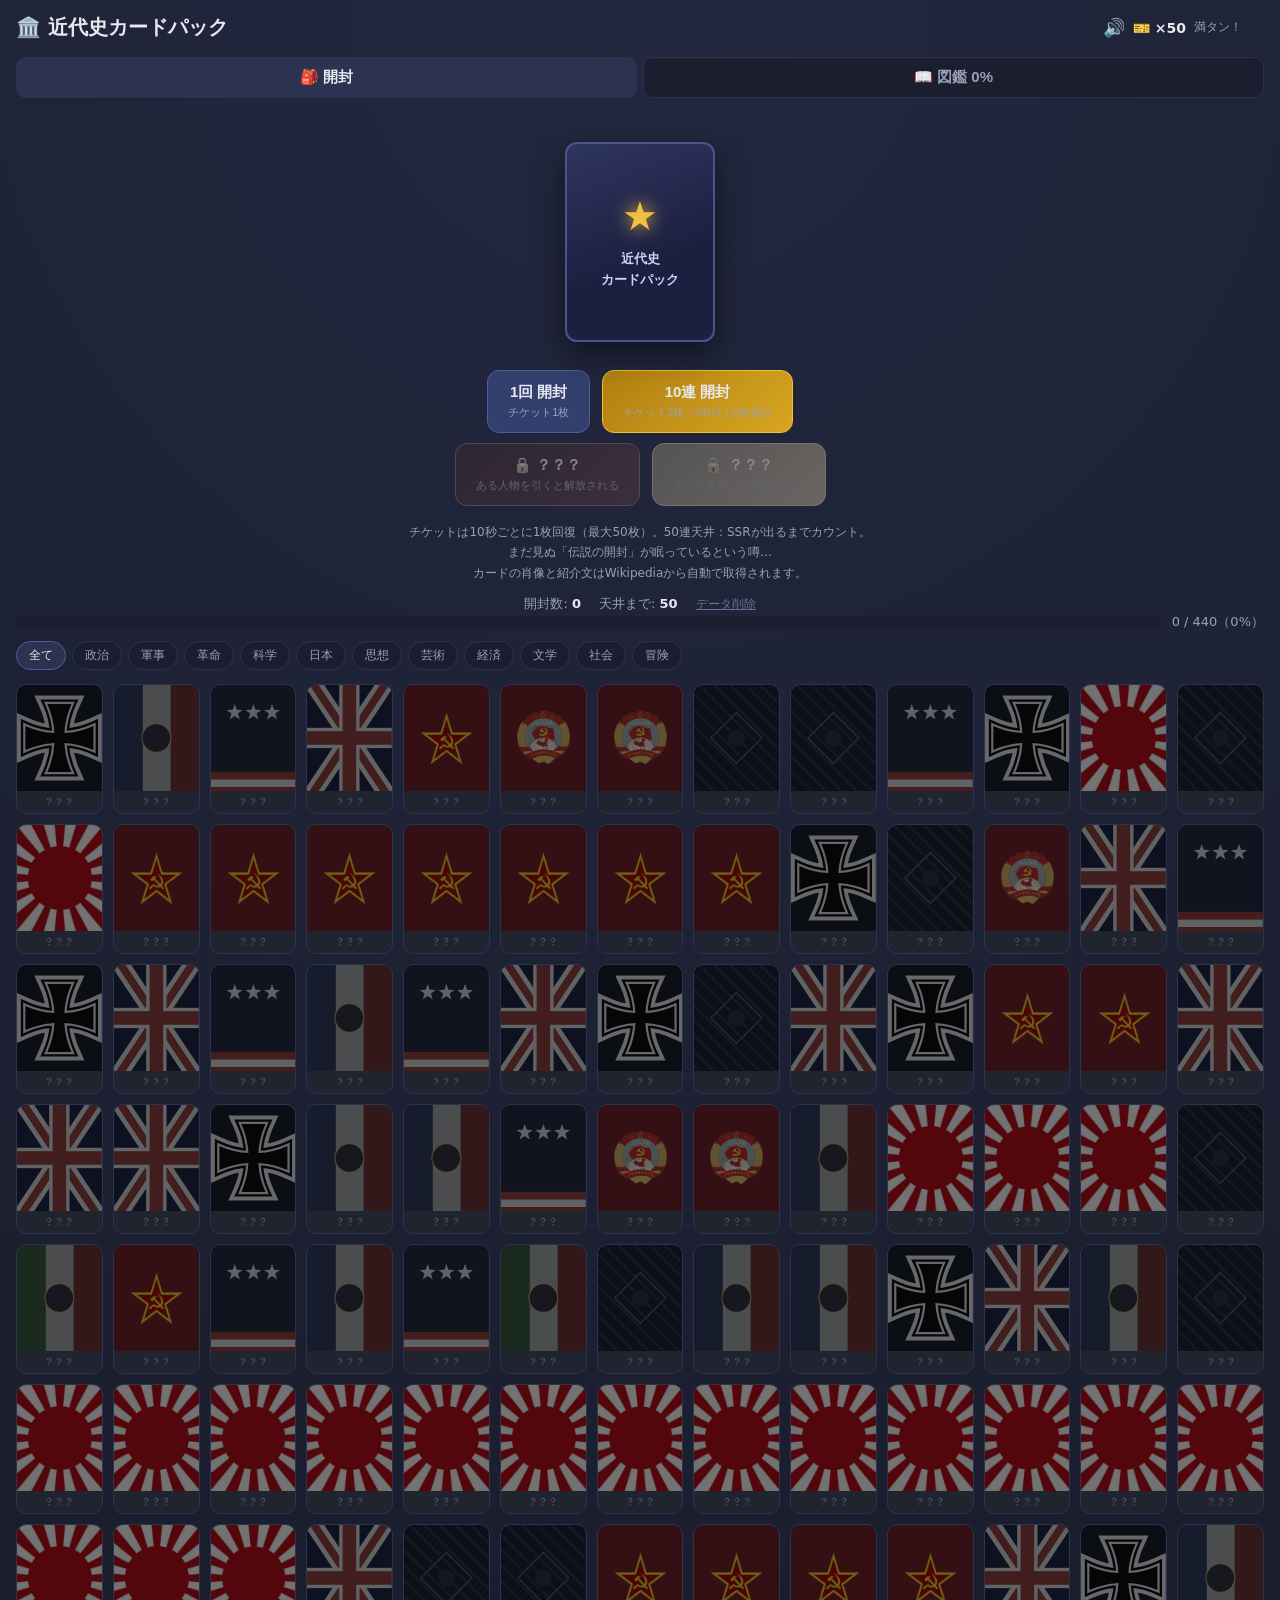
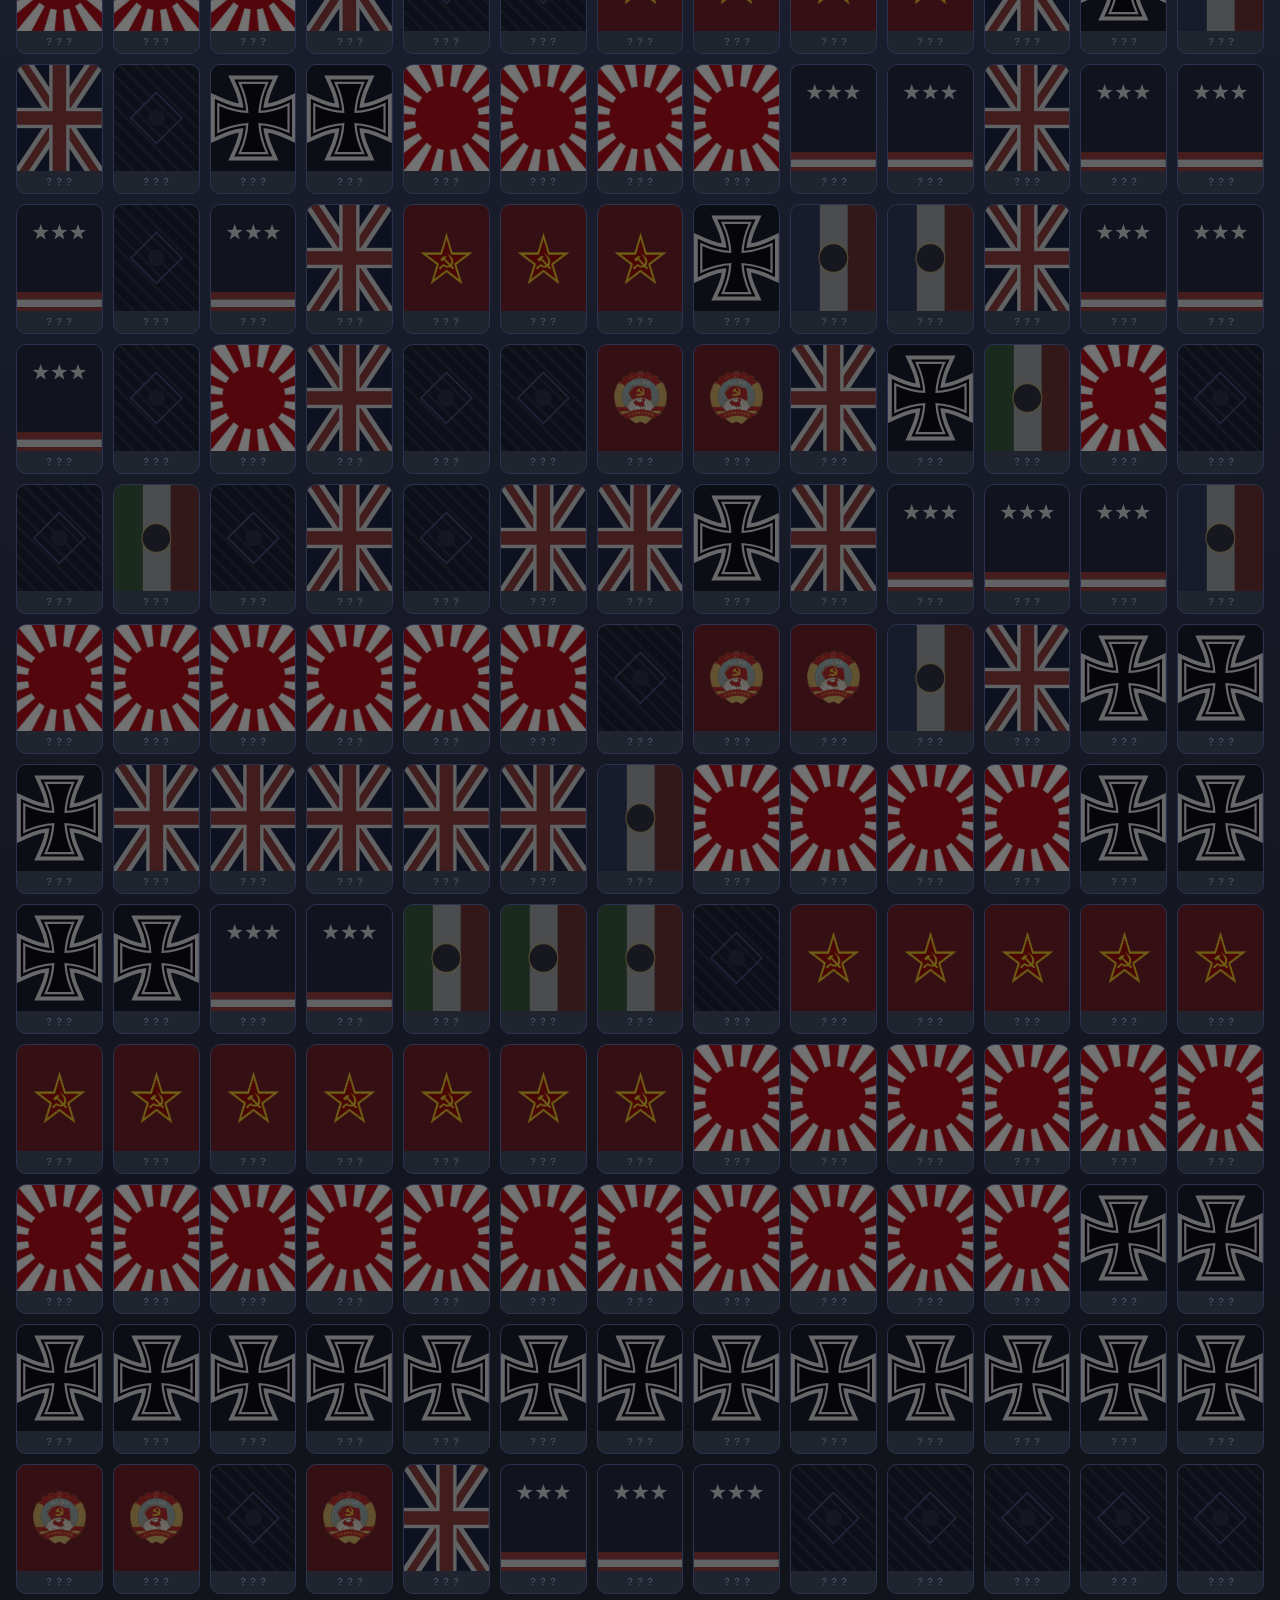
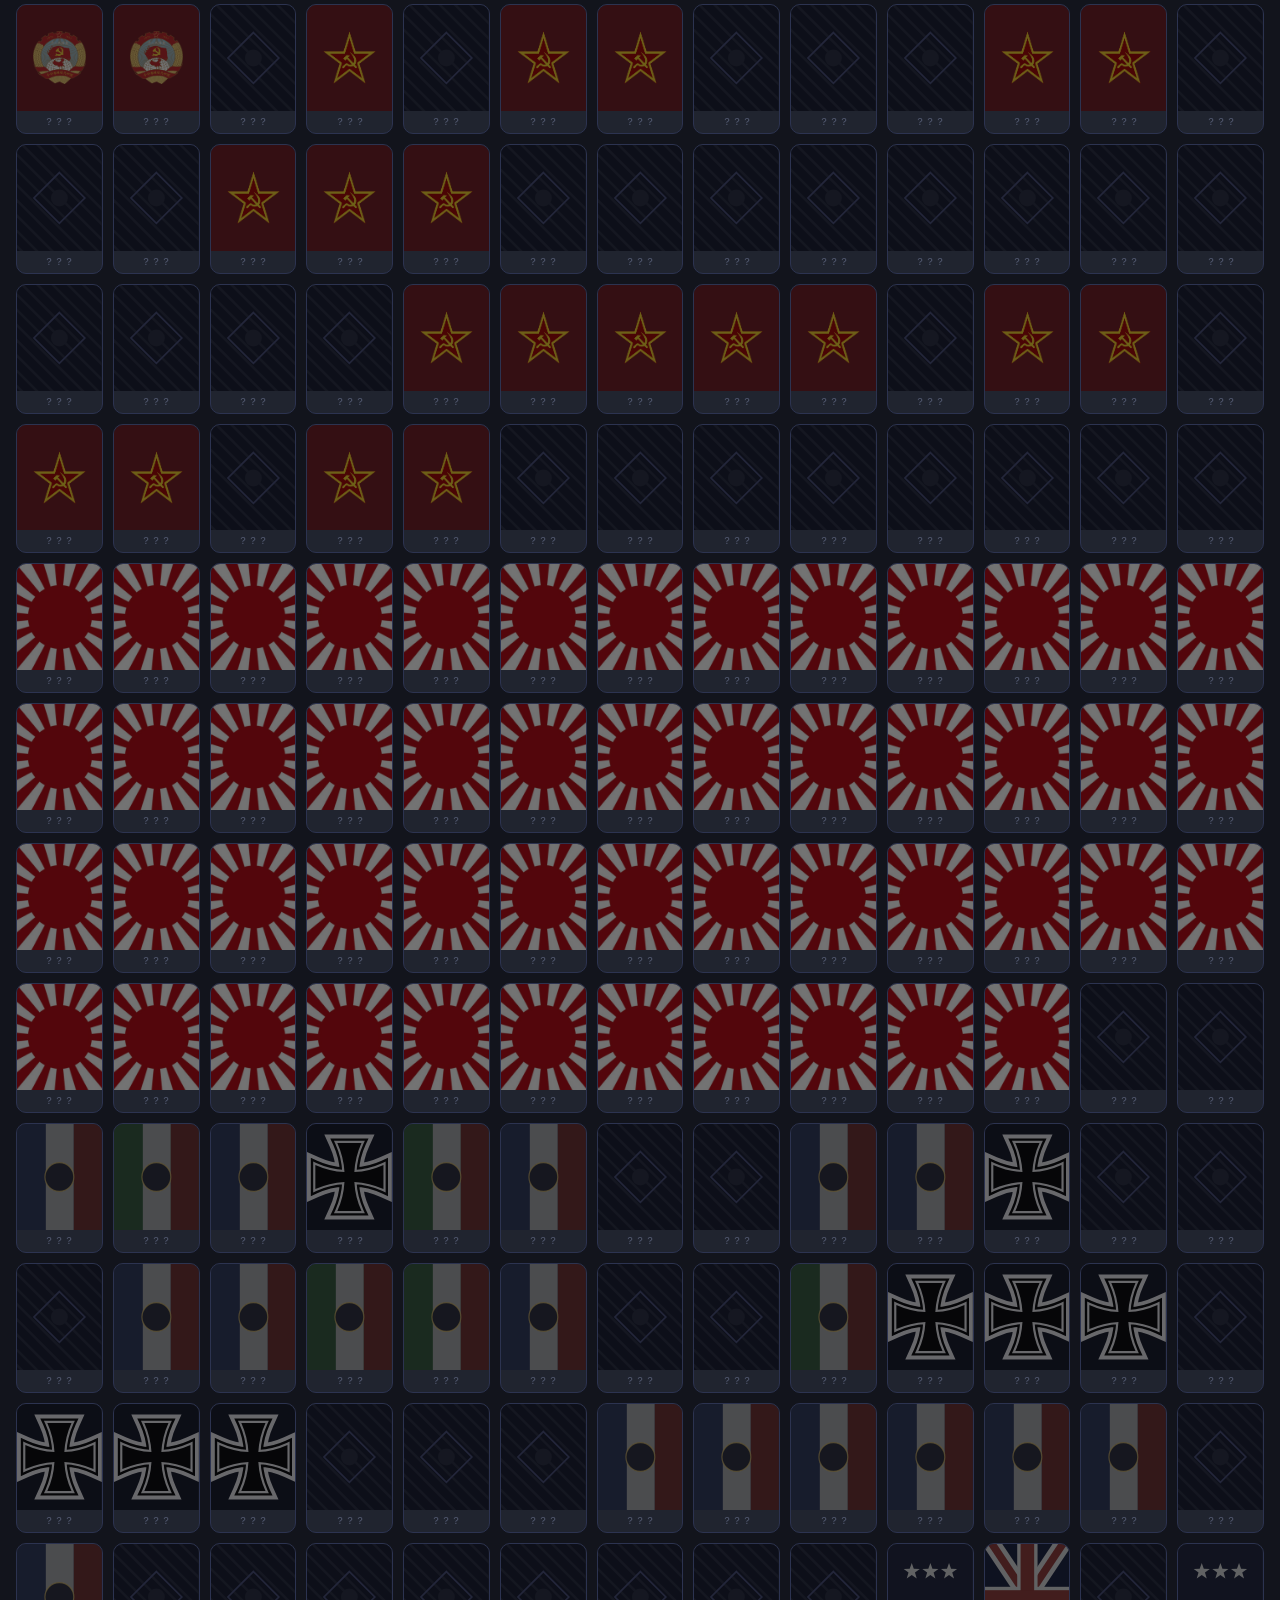
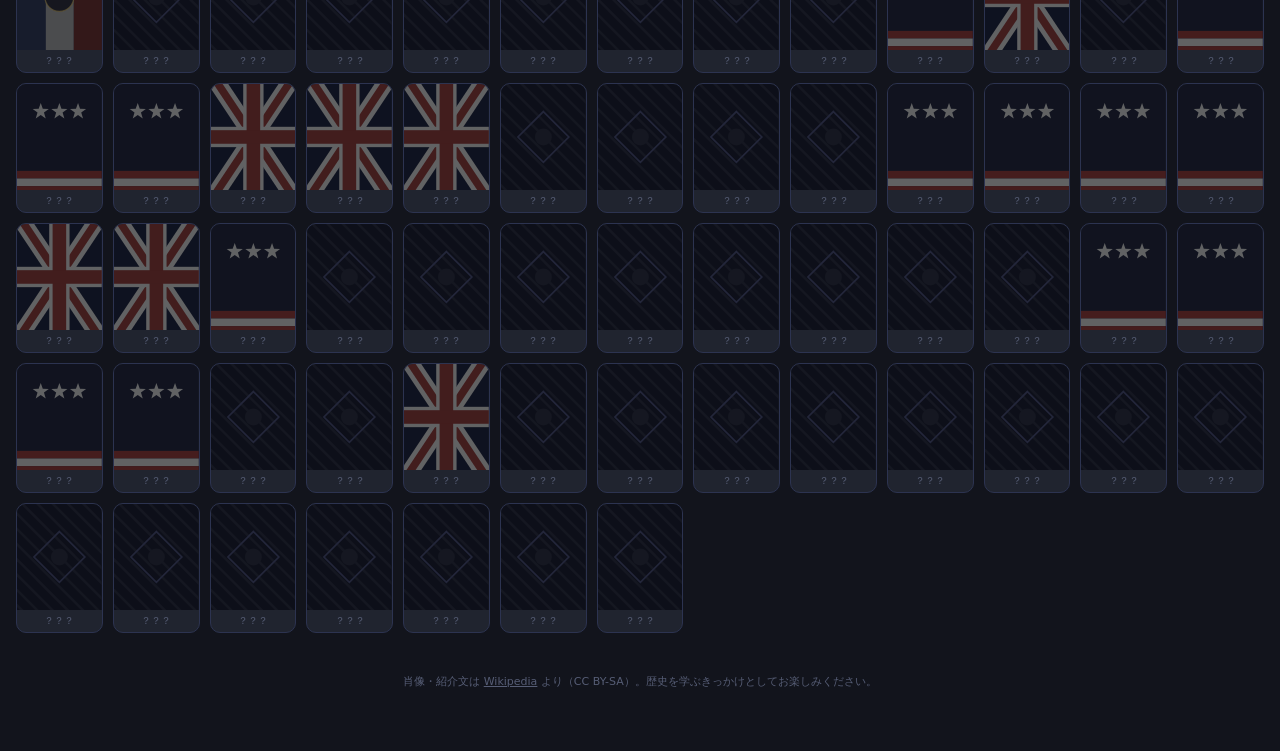
==== game/cardgame/index.html @ 7e1b92c3 "feat: チケット上限50枚＋伝説の開封（エンドコンテンツ）実装 - チケット上限を5→50枚に変更（回復速度は従来どおり10秒/枚） - 伝説の開封: 金一族3代 or スターリンを引くと解放  " ====
<!DOCTYPE html>
<html lang="ja">
<head>
<meta charset="UTF-8">
<meta name="viewport" content="width=device-width, initial-scale=1.0, viewport-fit=cover">
<title>近代史カードパック</title>
<link rel="stylesheet" href="style.css?v=14">
</head>
<body>
<header>
  <h1>🏛️ 近代史カードパック</h1>
  <div class="tickets">
    <button id="mute" class="icon-btn" title="サウンド ON/OFF">🔊</button>
    <span id="ticket-count" class="ticket-pill">🎫 ×5</span>
    <span id="ticket-timer" class="ticket-timer"></span>
  </div>
</header>

<nav class="tabs">
  <button class="tab active" data-tab="gacha">🎒 開封</button>
  <button class="tab" data-tab="dex" id="dex-tab">📖 図鑑 <span id="dex-pct"></span></button>
</nav>

<main>
  <!-- 開封 -->
  <section id="gacha" class="panel active">
    <div class="pack-visual" id="pack-visual">
      <div class="pack-body">
        <div class="pack-star">★</div>
        <div class="pack-label">近代史<br>カードパック</div>
      </div>
    </div>
    <div class="gacha-buttons">
      <button id="draw1" class="btn">1回 開封<br><small>チケット1枚</small></button>
      <button id="draw10" class="btn btn-gold">10連 開封<br><small>チケット2枚／SR以上1枚保証</small></button>
    </div>
    <div class="gacha-buttons vip-buttons">
      <button id="draw-ssr1" class="btn btn-crimson"></button>
      <button id="draw-ssr10" class="btn btn-gold"></button>
    </div>
    <p class="note">チケットは10秒ごとに1枚回復（最大50枚）。50連天井：SSRが出るまでカウント。<br>まだ見ぬ「伝説の開封」が眠っているという噂…<br>カードの肖像と紹介文はWikipediaから自動で取得されます。</p>
    <div class="stats">
      <span>開封数: <b id="stat-packs">0</b></span>
      <span>天井まで: <b id="stat-pity">50</b></span>
      <button id="reset" class="link-btn">データ削除</button>
    </div>
  </section>

  <!-- 図鑑 -->
  <section id="dex" class="panel">
    <div class="dex-head">
      <div class="progress"><div id="progress-bar"></div></div>
      <span id="progress-text">0 / 0（0%）</span>
    </div>
    <div class="filters" id="filters"></div>
    <div id="dex-grid" class="dex-grid"></div>
  </section>
</main>

<footer>肖像・紹介文は <a href="https://ja.wikipedia.org/" target="_blank" rel="noopener">Wikipedia</a> より（CC BY-SA）。歴史を学ぶきっかけとしてお楽しみください。</footer>

<!-- 開封結果オーバーレイ -->
<div id="overlay" class="overlay hidden">
  <div class="overlay-head">
    <span id="overlay-title">開封結果</span>
  </div>
  <div id="cards-area" class="cards-area"></div>
  <div class="overlay-actions">
    <button id="open-all" class="btn btn-small">すべてめくる</button>
    <button id="close-overlay" class="btn btn-small">閉じる</button>
  </div>
</div>

<!-- カード詳細 -->
<div id="detail" class="overlay hidden">
  <div class="detail-box" id="detail-box"></div>
</div>

<audio id="soviet-jingle" src="assets/soviet.mp3" preload="auto"></audio>
<audio id="china-jingle" src="assets/china.mp3" preload="auto" loop></audio>
<audio id="erika-jingle" src="assets/erika.mp3" preload="auto"></audio>
<audio id="kongyo-jingle" src="assets/kongyo.mp3" preload="auto" loop></audio>
<video id="confirm-video" class="confirm-video hidden" src="assets/confirm.mp4" playsinline></video>
<script src="cards.js?v=14"></script>
<script src="app.js?v=33"></script>
</body>
</html>
---- game/cardgame/style.css ----
:root {
  --bg: #12141c;
  --bg2: #1a1e2e;
  --card-bg: #20242f;
  --text: #e8e8f0;
  --sub: #9aa0b4;
  --gold: #f0c040;
  --n: #8b93a5;
  --r: #4da3ff;
  --sr: #c07aff;
  --ssr: #ff7043;
}
* { box-sizing: border-box; margin: 0; padding: 0; }
body {
  background: radial-gradient(circle at 50% 0%, #232840 0%, var(--bg) 55%);
  color: var(--text);
  font-family: "Hiragino Kaku Gothic ProN", "Yu Gothic", system-ui, sans-serif;
  min-height: 100vh;
  padding-bottom: 60px;
  touch-action: manipulation;            /* ダブルタップズーム・長押しメニュー抑制 */
  -webkit-tap-highlight-color: transparent;
}
header {
  display: flex; align-items: center; justify-content: space-between;
  padding: 14px 16px 6px;
}
header h1 { font-size: 20px; }
.tickets { display: flex; align-items: center; gap: 8px; }
.ticket-pill { font-size: 14px; font-weight: bold; }
.ticket-timer { font-size: 12px; color: var(--sub); min-width: 70px; text-align: left; }
.icon-btn { background: none; border: none; font-size: 18px; cursor: pointer; }
.tabs { display: flex; gap: 6px; padding: 10px 16px; }
.tab {
  flex: 1; padding: 10px; font-size: 15px; font-weight: bold; cursor: pointer;
  background: var(--bg2); color: var(--sub); border: 1px solid #2c3350; border-radius: 10px;
}
.tab.active { color: var(--text); background: #2c3350; }
main { padding: 10px 16px; }

/* ---- 開封パネル ---- */
.pack-visual { display: flex; justify-content: center; padding: 24px 0 28px; }
.pack-body {
  width: 150px; height: 200px; border-radius: 12px; position: relative;
  background: linear-gradient(160deg, #2e3560, #1c2040 60%);
  border: 2px solid #4a5490;
  display: flex; flex-direction: column; align-items: center; justify-content: center;
  box-shadow: 0 12px 30px rgba(0,0,0,.5);
  transition: transform .15s;
}
.pack-body.shake { animation: shake .5s ease; }
@keyframes shake {
  0%,100% { transform: rotate(0); } 25% { transform: rotate(-4deg); }
  50% { transform: rotate(4deg); } 75% { transform: rotate(-3deg); }
}
.pack-star { font-size: 40px; color: var(--gold); text-shadow: 0 0 18px var(--gold); }
.pack-label { margin-top: 10px; font-size: 13px; font-weight: bold; text-align: center; line-height: 1.6; color: #cdd3f5; }
.gacha-buttons { display: flex; gap: 12px; justify-content: center; }
.btn {
  background: #33406e; color: var(--text); border: 1px solid #4d5da0;
  padding: 12px 20px; border-radius: 12px; font-size: 15px; font-weight: bold; cursor: pointer;
  transition: transform .1s, filter .15s;
}
.btn small { font-weight: normal; font-size: 11px; color: var(--sub); display: block; margin-top: 3px; }
.btn:active { transform: scale(.96); }
.btn:disabled { filter: grayscale(.8); opacity: .5; cursor: not-allowed; }
.btn-gold { background: linear-gradient(135deg, #b08010, #d8a520); border-color: #f0c040; }
.note { margin-top: 16px; font-size: 12px; color: var(--sub); line-height: 1.7; text-align: center; }
.stats { display: flex; gap: 18px; justify-content: center; margin-top: 12px; font-size: 13px; color: var(--sub); }
.stats b { color: var(--text); }
.link-btn { background: none; border: none; color: #6a7090; font-size: 12px; cursor: pointer; text-decoration: underline; }

/* ---- 図鑑 ---- */
.dex-head { display: flex; align-items: center; gap: 12px; margin-bottom: 10px; }
.progress { flex: 1; height: 12px; background: var(--bg2); border-radius: 6px; overflow: hidden; }
#progress-bar { height: 100%; width: 0; background: linear-gradient(90deg, #4da3ff, #f0c040); transition: width .3s; }
#progress-text { font-size: 13px; color: var(--sub); white-space: nowrap; }
.filters { display: flex; gap: 6px; flex-wrap: wrap; margin-bottom: 14px; }
.filter-btn {
  padding: 5px 12px; font-size: 12px; border-radius: 20px; cursor: pointer;
  background: var(--bg2); color: var(--sub); border: 1px solid #2c3350;
}
.filter-btn.active { color: var(--text); border-color: #4d5da0; background: #2c3350; }
.dex-grid { display: grid; grid-template-columns: repeat(auto-fill, minmax(86px, 1fr)); gap: 10px; }
.dex-card {
  border-radius: 10px; overflow: hidden; background: var(--card-bg);
  border: 1px solid #2c3350; cursor: pointer; position: relative;
}
.dex-card .thumb { width: 100%; aspect-ratio: 4/5; object-fit: cover; display: block; background: #171a26; }
.dex-card.locked .thumb { filter: brightness(0.25) grayscale(1); }
.dex-card .cname {
  font-size: 10px; padding: 4px 4px; text-align: center; white-space: nowrap;
  overflow: hidden; text-overflow: ellipsis; color: var(--text);
}
.dex-card.locked .cname { color: #565d75; }
.dex-card .lv { position: absolute; top: 3px; left: 3px; font-size: 9px; background: rgba(0,0,0,.6); border-radius: 6px; padding: 1px 4px; color: var(--gold); }
.badge-mini { position: absolute; top: 3px; right: 3px; font-size: 8px; font-weight: bold; padding: 1px 4px; border-radius: 4px; background: rgba(0,0,0,.55); }
.badge-mini.SSR { color: var(--ssr); } .badge-mini.SR { color: var(--sr); }
.badge-mini.R { color: var(--r); } .badge-mini.N { color: var(--n); }

/* ---- 開封オーバーレイ ---- */
.overlay {
  position: fixed; inset: 0; background: rgba(8, 10, 18, .94); z-index: 50;
  overflow-y: auto; padding: 16px; animation: fadein .25s ease;
}
.overlay.hidden { display: none; }
@keyframes fadein { from { opacity: 0; } }
.overlay-head { display: flex; justify-content: space-between; align-items: center; margin-bottom: 16px; }
.overlay-head span { font-size: 17px; font-weight: bold; }
.overlay-actions { position: fixed; bottom: calc(18px + env(safe-area-inset-bottom)); left: 50%; transform: translateX(-50%); display: flex; gap: 12px; z-index: 60; }
/* 連打時のテキスト選択・iOS拡大抑制 */
.card, .dex-card, .btn, .tab, .filter-btn, .pack-body { -webkit-user-select: none; user-select: none; }
.overlay.soviet::before {
  content: ""; position: fixed; inset: 0; pointer-events: none; z-index: 1;
  background: radial-gradient(circle at 50% 32%, rgba(200,32,44,.45) 0%, rgba(140,16,28,.2) 45%, transparent 72%);
  animation: redpulse 1s ease-in-out infinite alternate;
}
@keyframes redpulse { from { opacity: .4; } to { opacity: 1; } }
.btn-small { padding: 7px 12px; font-size: 13px; border-radius: 8px; }
.cards-area {
  display: grid; grid-template-columns: repeat(auto-fill, minmax(140px, 1fr));
  gap: 14px; max-width: 780px; margin: 0 auto; padding-bottom: 96px;
}

/* ---- カード（めくり） ---- */
.card { perspective: 900px; aspect-ratio: 2/3; cursor: pointer; }
.card .inner {
  position: relative; width: 100%; height: 100%;
  transform-style: preserve-3d; transition: transform .55s cubic-bezier(.4,1.4,.6,1);
}
.card.flipped .inner { transform: rotateY(180deg); }
.face {
  position: absolute; inset: 0; backface-visibility: hidden; -webkit-backface-visibility: hidden;
  border-radius: 12px; overflow: hidden; display: flex; flex-direction: column;
}
.face.back {
  background: linear-gradient(160deg, #2c3266, #1a1e3c);
  border: 2px solid #4a5490; align-items: center; justify-content: center;
}
.backpat { position: absolute; inset: 0; width: 100%; height: 100%; }
.face.back .q { position: absolute; inset: 0; display: flex; align-items: center; justify-content: center; font-size: 36px; color: rgba(232,232,240,.25); text-shadow: 0 2px 8px rgba(0,0,0,.6); }
.thumbwrap { width: 100%; aspect-ratio: 4/5; }
.thumbwrap svg { width: 100%; height: 100%; display: block; }
.backimg { width: 100%; height: 100%; background-size: cover; background-position: center; }
.backimg-contain { width: 100%; height: 100%; background-size: 62%; background-position: center; background-repeat: no-repeat; }
.dex-card.locked .thumbwrap { filter: brightness(.45) saturate(.75); }
.dphotowrap { width: 100%; aspect-ratio: 1/1; overflow: hidden; background: #171a26; position: relative; }
.dphotowrap svg { width: 100%; height: 100%; display: block; }
.face.front { transform: rotateY(180deg); border: 2px solid #3a4160; background: var(--card-bg); }
.portrait { flex: 1; position: relative; background: #171a26; overflow: hidden; }
.portrait img { width: 100%; height: 100%; object-fit: cover; object-position: top; display: block; }
.portrait .noimg {
  width: 100%; height: 100%; display: flex; align-items: center; justify-content: center;
  font-size: 44px; color: #4d5680;
}
.portrait .holo { position: absolute; inset: 0; pointer-events: none; }
.card-name {
  padding: 7px 6px; font-size: 12px; font-weight: bold; text-align: center;
  line-height: 1.35; min-height: 44px; display: flex; align-items: center; justify-content: center;
}
.card-tag { font-size: 9px; color: var(--sub); padding-bottom: 6px; text-align: center; }
.rarity-badge {
  position: absolute; top: 6px; right: 6px; font-size: 11px; font-weight: bold;
  padding: 2px 7px; border-radius: 6px; background: rgba(0,0,0,.6); z-index: 2;
}

/* レアリティ枠 */
.card.r-N .face.front { border-color: var(--n); }
.card.r-N .rarity-badge { color: var(--n); }
.card.r-R .face.front { border-color: var(--r); }
.card.r-R .rarity-badge { color: var(--r); }
.card.r-SR .face.front { border-color: var(--sr); box-shadow: 0 0 14px rgba(192,122,255,.35); }
.card.r-SR .rarity-badge { color: var(--sr); }
.card.r-SSR .face.front {
  border-color: var(--ssr); box-shadow: 0 0 20px rgba(255,112,67,.5);
}
.card.r-SSR .rarity-badge { color: var(--ssr); }
.card.r-SSR .portrait .holo {
  background: linear-gradient(115deg, transparent 30%, rgba(255,255,255,.25) 45%, transparent 60%),
              conic-gradient(from 0deg, #ff704333, transparent 30%, #f0c04033 50%, transparent 80%);
  animation: holo 2.2s linear infinite;
}
@keyframes holo { to { transform: rotate(1deg); filter: hue-rotate(360deg); } }
.card.new-badge::after {
  content: "NEW"; position: absolute; top: 6px; left: 6px; z-index: 2;
  font-size: 9px; font-weight: bold; color: #0c0e18; background: var(--gold);
  padding: 2px 5px; border-radius: 4px;
}
.card.ssr-burst .inner { animation: ssrpop .6s cubic-bezier(.3,1.6,.5,1); }
@keyframes ssrpop { 0% { transform: rotateY(180deg) scale(1); } 40% { transform: rotateY(180deg) scale(1.14); } 100% { transform: rotateY(180deg) scale(1); } }

/* ---- 詳細 ---- */
.detail-box {
  max-width: 420px; margin: 40px auto; background: var(--card-bg);
  border-radius: 14px; overflow: hidden; border: 1px solid #2c3350; cursor: pointer;
}
.detail-box img.dphoto { width: 100%; aspect-ratio: 1/1; object-fit: cover; object-position: top; display: block; background: #171a26; }
.detail-box .dinfo { padding: 14px; }
.detail-box h2 { font-size: 18px; margin-bottom: 2px; }
.detail-box .dmeta { font-size: 12px; color: var(--sub); margin-bottom: 10px; }
.detail-box .ddesc { font-size: 13px; line-height: 1.7; }
.detail-box .dextract { font-size: 12px; line-height: 1.7; color: var(--sub); margin-top: 10px; padding-top: 10px; border-top: 1px solid #2c3350; }
.detail-box .dlink { display: inline-block; margin-top: 10px; font-size: 12px; color: var(--r); }

footer { text-align: center; font-size: 11px; color: #565d75; margin-top: 30px; line-height: 1.6; }
footer a { color: #565d75; }

/* 確定演出：他カードをフェードアウトし、対象カードを画面中央へ */
.cards-area.confirm-active .card:not(.confirm-hero) { opacity: 0; transition: opacity .35s ease; pointer-events: none; }
.card.confirm-hero { box-shadow: 0 0 60px 10px rgba(224,72,72,.55); }
.card.r-SSR.confirm-hero { box-shadow: 0 0 60px 10px rgba(255,150,60,.6); }
.card.r-USSR.confirm-hero { box-shadow: 0 0 70px 14px rgba(255,75,75,.75); }
/* 中央登場時の衝撃波リング */
.card.confirm-hero::before {
  content: ""; position: absolute; inset: -4%; border-radius: 12px;
  border: 3px solid rgba(255,190,80,.85); pointer-events: none; z-index: 3;
  animation: confirmShock .65s ease-out forwards;
}
@keyframes confirmShock { 0% { transform: scale(.75); opacity: 1; } 100% { transform: scale(1.9); opacity: 0; } }
.confirm-video { position: fixed; inset: 0; width: 100vw; height: 100vh; height: 100dvh; object-fit: cover; z-index: 120; background: #05070f; pointer-events: none; }
.confirm-video.hidden { display: none; }

/* スターリン用：overlay内の背景映像（カード z90 より下、ボタン z60 より…いや上に置いて下から透ける形） */
.confirm-video-bg { position: fixed; inset: 0; width: 100vw; height: 100vh; height: 100dvh; object-fit: cover; z-index: 40; background: #000; pointer-events: none; }

/* USSR（スターリン専用枠）：赤金の特別感 */
.card.r-USSR .face.front {
  border-color: #ff4b4b; box-shadow: 0 0 22px rgba(255,75,75,.6);
  animation: ussrPulse 1.2s ease-in-out infinite alternate;
}
.card.r-USSR .rarity-badge { color: #ff5b5b; }
.card.r-USSR .portrait .holo {
  background: linear-gradient(115deg, transparent 30%, rgba(255,255,255,.25) 45%, transparent 60%),
              conic-gradient(from 0deg, #ff4b4b44, transparent 30%, #f0c04044 50%, transparent 80%);
  animation: holo 2.2s linear infinite;
}
@keyframes ussrPulse { from { box-shadow: 0 0 14px rgba(255,75,75,.45); } to { box-shadow: 0 0 28px rgba(255,75,75,.75); } }


/* ---- 伝説の開封 ---- */
.vip-buttons { margin-top: 10px; }
.btn-crimson { background: linear-gradient(135deg, #7a1520, #b02030); border-color: #ff4b4b; color: #ffd9d9; }

/* ---- スマホ対応（600px以下） ---- */
@media (max-width: 600px) {
  header { flex-wrap: wrap; gap: 4px 10px; padding: 12px 12px 4px; }
  header h1 { font-size: 17px; }
  .ticket-pill { font-size: 13px; }
  .ticket-timer { min-width: 56px; font-size: 11px; }
  main { padding: 8px 12px; }
  .tabs { padding: 8px 12px; }
  .tab { font-size: 14px; padding: 9px; }

  /* 開封パネル */
  .pack-visual { padding: 10px 0 18px; }
  .pack-body { width: 118px; height: 158px; }
  .pack-star { font-size: 30px; }
  .pack-label { margin-top: 6px; font-size: 11px; }
  .gacha-buttons { gap: 8px; }
  .btn { padding: 10px 8px; font-size: 14px; flex: 1; max-width: 190px; }
  .note { font-size: 11px; margin-top: 12px; }
  .stats { font-size: 12px; gap: 12px; flex-wrap: wrap; }

  /* 開封結果: 3列グリッドで10連も縦に伸びすぎないように */
  .cards-area { grid-template-columns: repeat(3, 1fr); gap: 8px; max-width: none; padding-bottom: 90px; }
  .card-name { font-size: 10px; min-height: 34px; padding: 4px 3px; }
  .card-tag { font-size: 8px; padding-bottom: 4px; }
  .rarity-badge { font-size: 9px; top: 4px; right: 4px; padding: 1px 5px; }
  .card.new-badge::after { font-size: 8px; top: 4px; left: 4px; }
  .portrait .noimg { font-size: 30px; }
  .face.back .q { font-size: 26px; }
  .overlay { padding: 12px; }
  .overlay-head { margin-bottom: 10px; }
  .overlay-head span { font-size: 15px; }
  .btn-small { padding: 8px 14px; font-size: 13px; }

  /* 図鑑 */
  .dex-grid { grid-template-columns: repeat(auto-fill, minmax(78px, 1fr)); gap: 8px; }
  .dex-card .cname { font-size: 9px; }
  .dex-head { gap: 8px; }
  #progress-text { font-size: 11px; }

  /* 詳細ポップアップ */
  .detail-box { margin: 20px auto; }
  .detail-box h2 { font-size: 16px; }
}
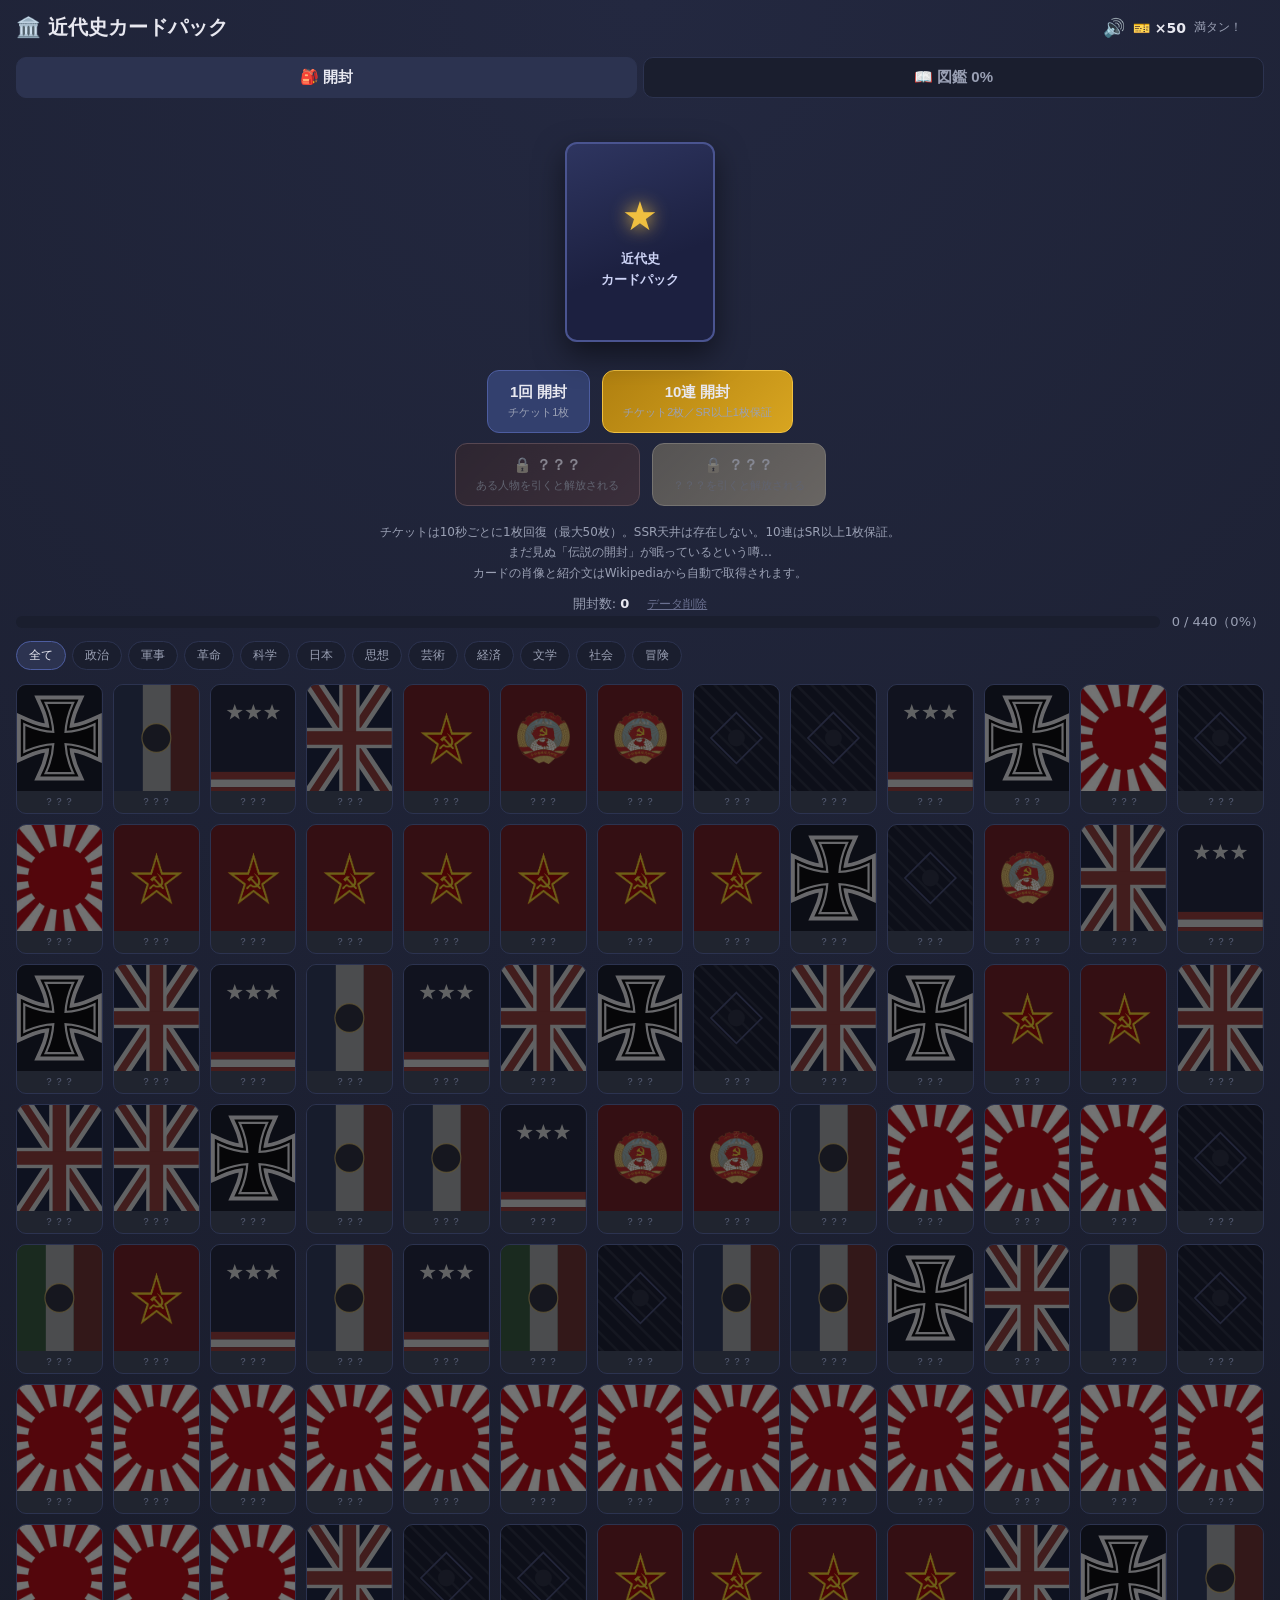
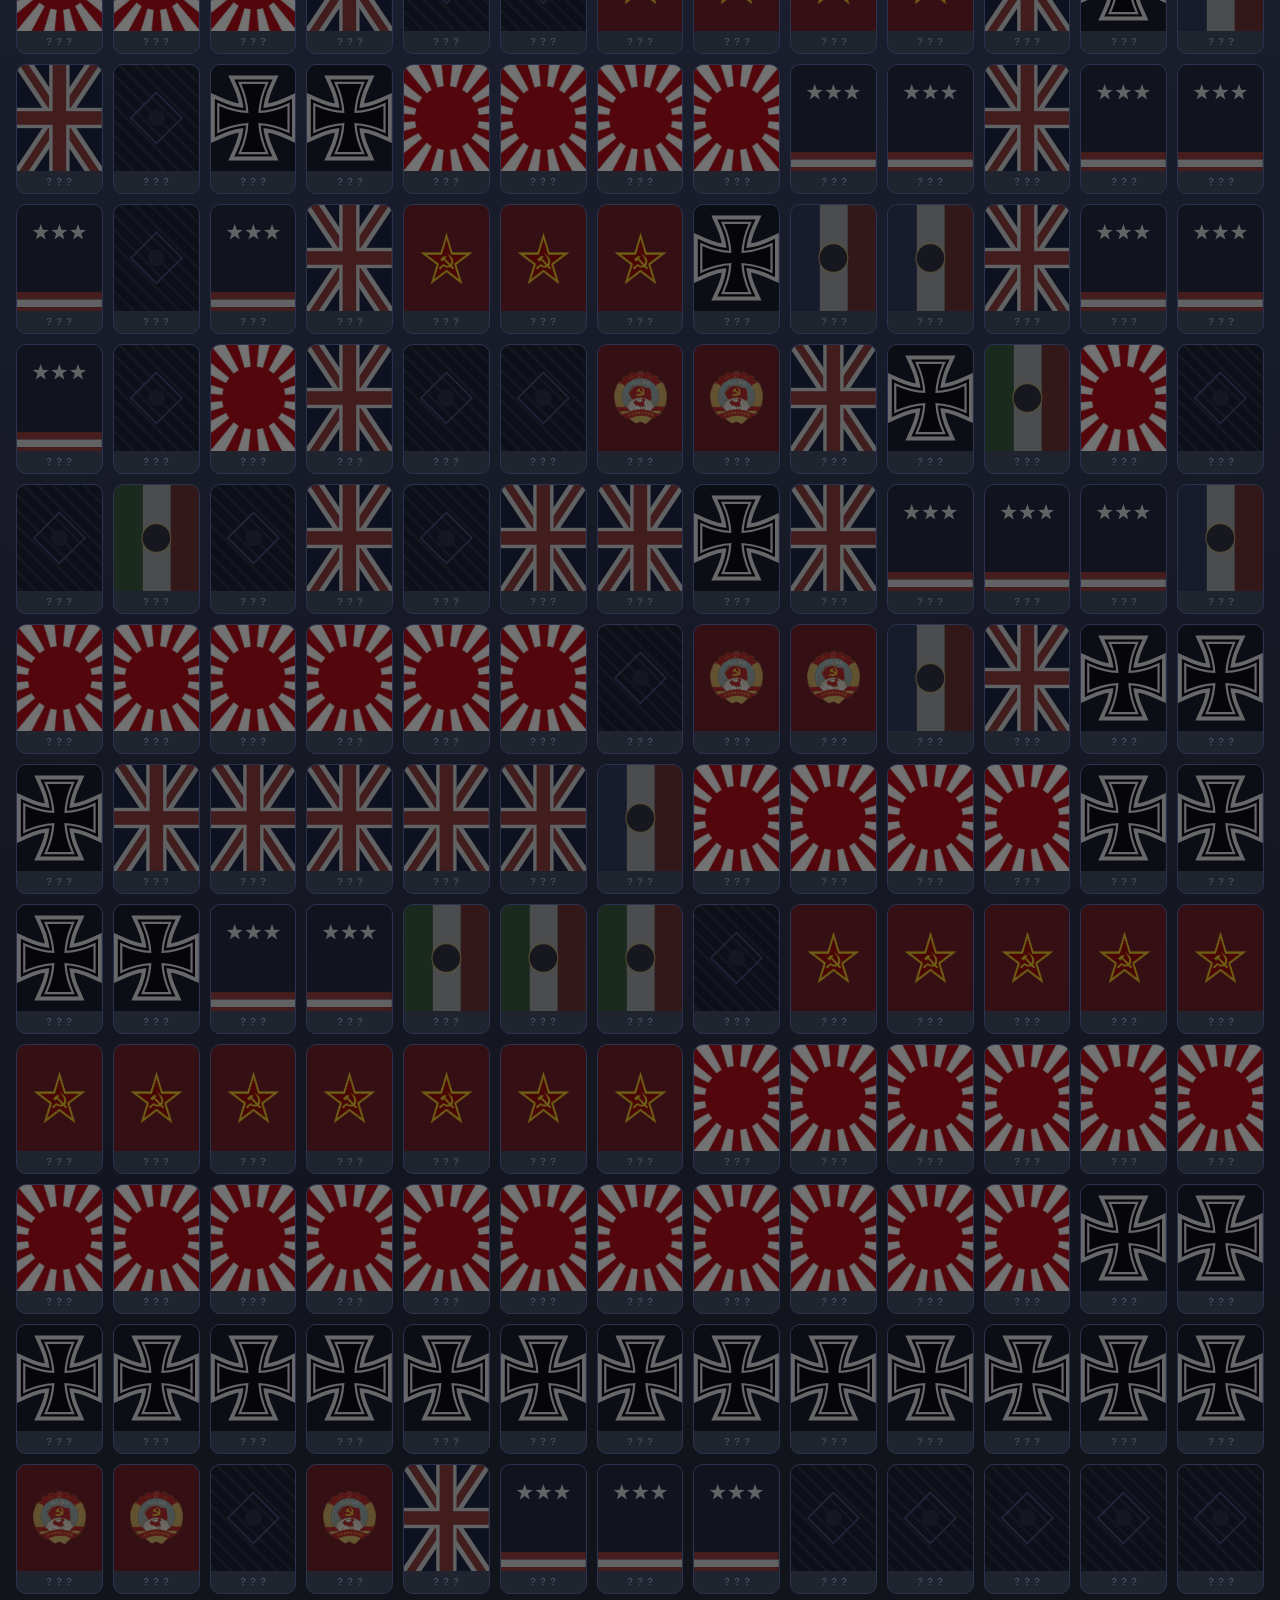
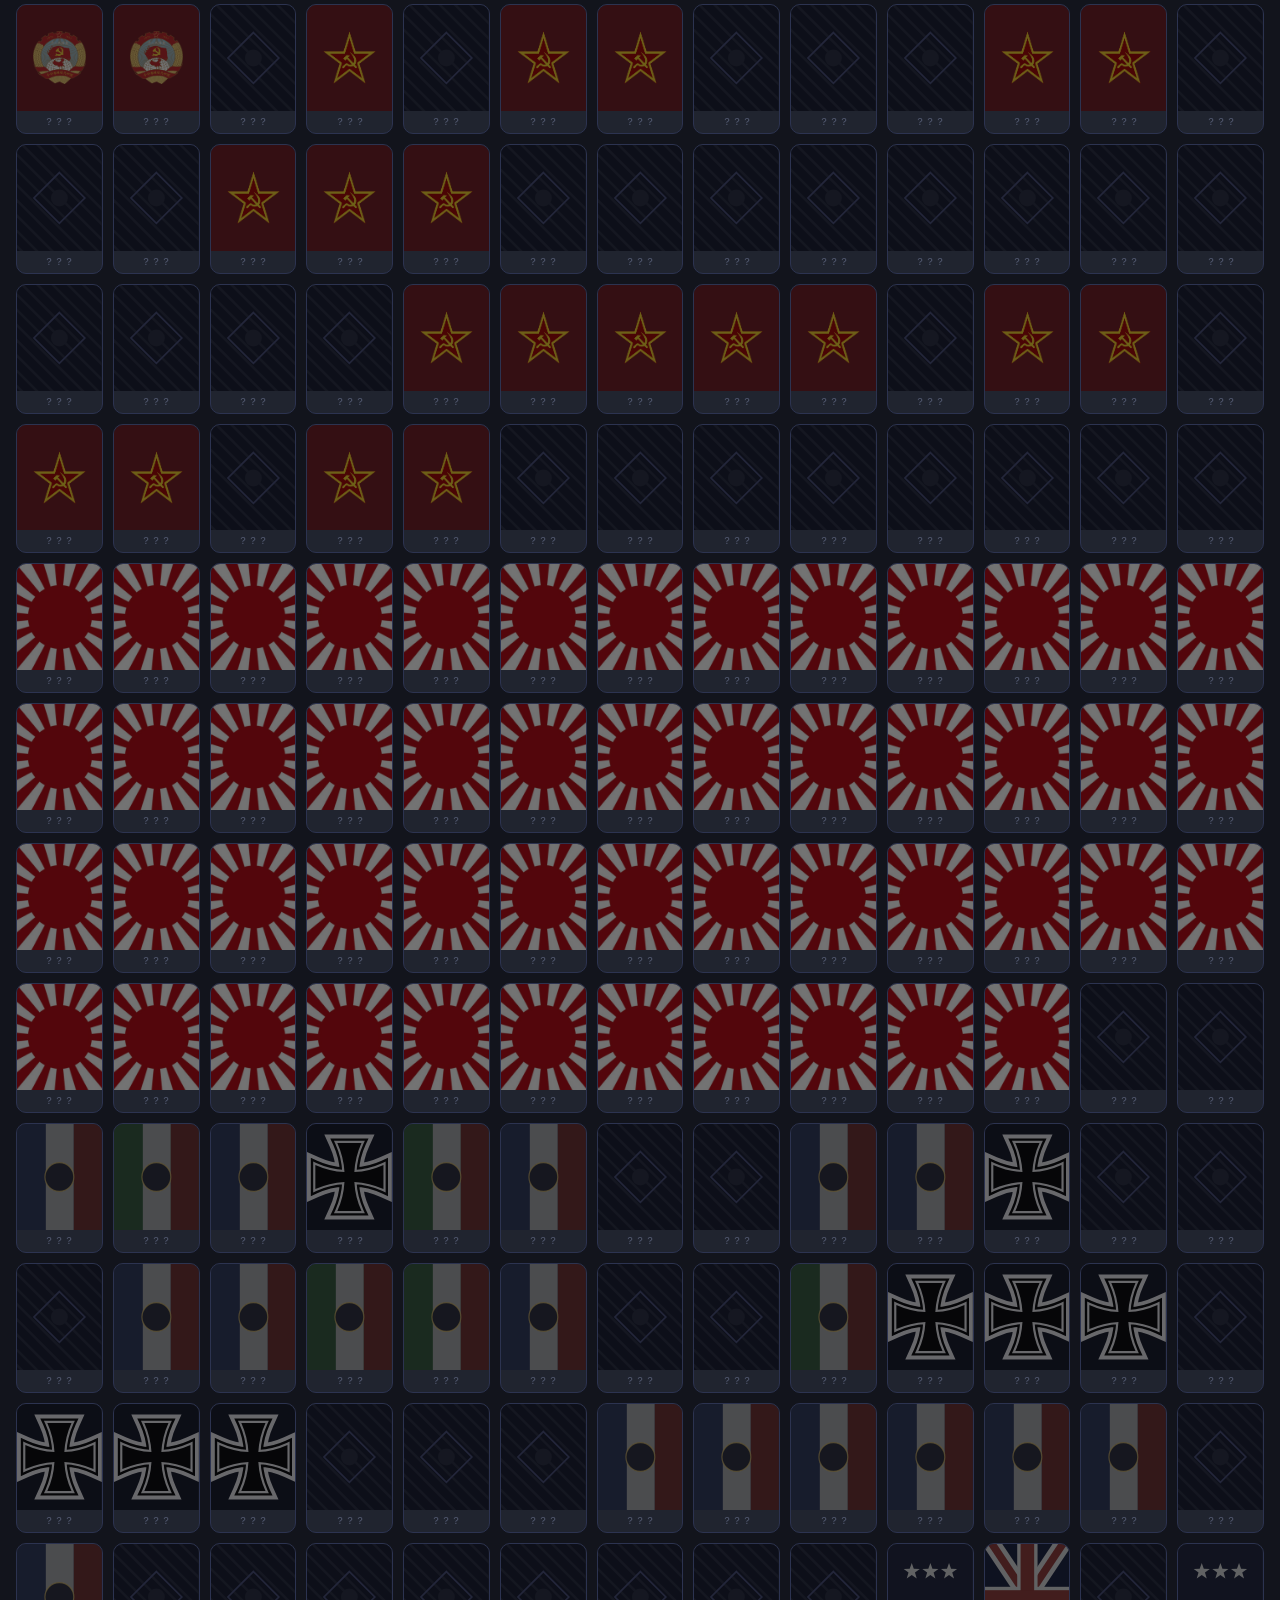
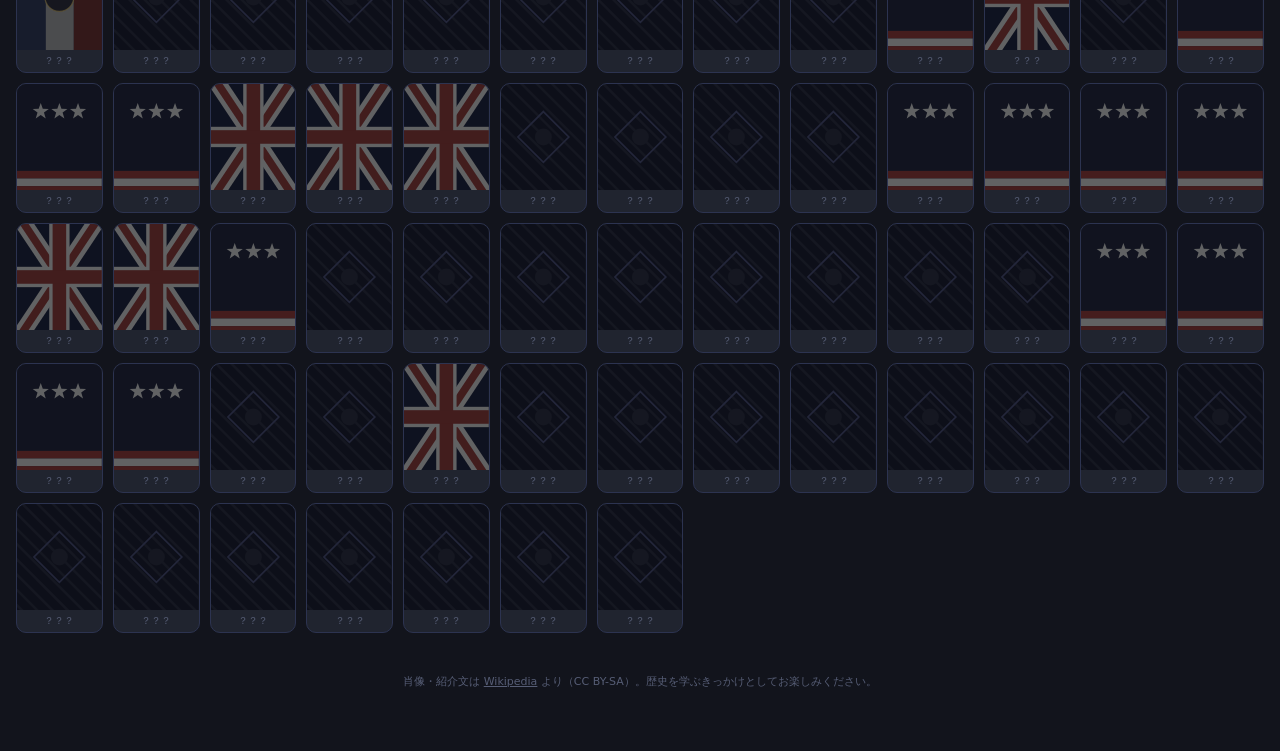
==== commit 67348f29: "feat!: SSR天井（50連確定）を撤去 - PITY_LIMIT・state.pity・天井カウント・「天井まで」表示を完全削除 - SSRは純粋な確率3%のみ。いかなる救済もなし - 10連の" ====
--- a/game/cardgame/index.html
+++ b/game/cardgame/index.html
@@ -38,10 +38,9 @@
       <button id="draw-ssr1" class="btn btn-crimson"></button>
       <button id="draw-ssr10" class="btn btn-gold"></button>
     </div>
-    <p class="note">チケットは10秒ごとに1枚回復（最大50枚）。50連天井：SSRが出るまでカウント。<br>まだ見ぬ「伝説の開封」が眠っているという噂…<br>カードの肖像と紹介文はWikipediaから自動で取得されます。</p>
+    <p class="note">チケットは10秒ごとに1枚回復（最大50枚）。SSR天井は存在しない。10連はSR以上1枚保証。<br>まだ見ぬ「伝説の開封」が眠っているという噂…<br>カードの肖像と紹介文はWikipediaから自動で取得されます。</p>
     <div class="stats">
       <span>開封数: <b id="stat-packs">0</b></span>
-      <span>天井まで: <b id="stat-pity">50</b></span>
       <button id="reset" class="link-btn">データ削除</button>
     </div>
   </section>
@@ -82,6 +81,6 @@
 <audio id="kongyo-jingle" src="assets/kongyo.mp3" preload="auto" loop></audio>
 <video id="confirm-video" class="confirm-video hidden" src="assets/confirm.mp4" playsinline></video>
 <script src="cards.js?v=14"></script>
-<script src="app.js?v=33"></script>
+<script src="app.js?v=35"></script>
 </body>
 </html>
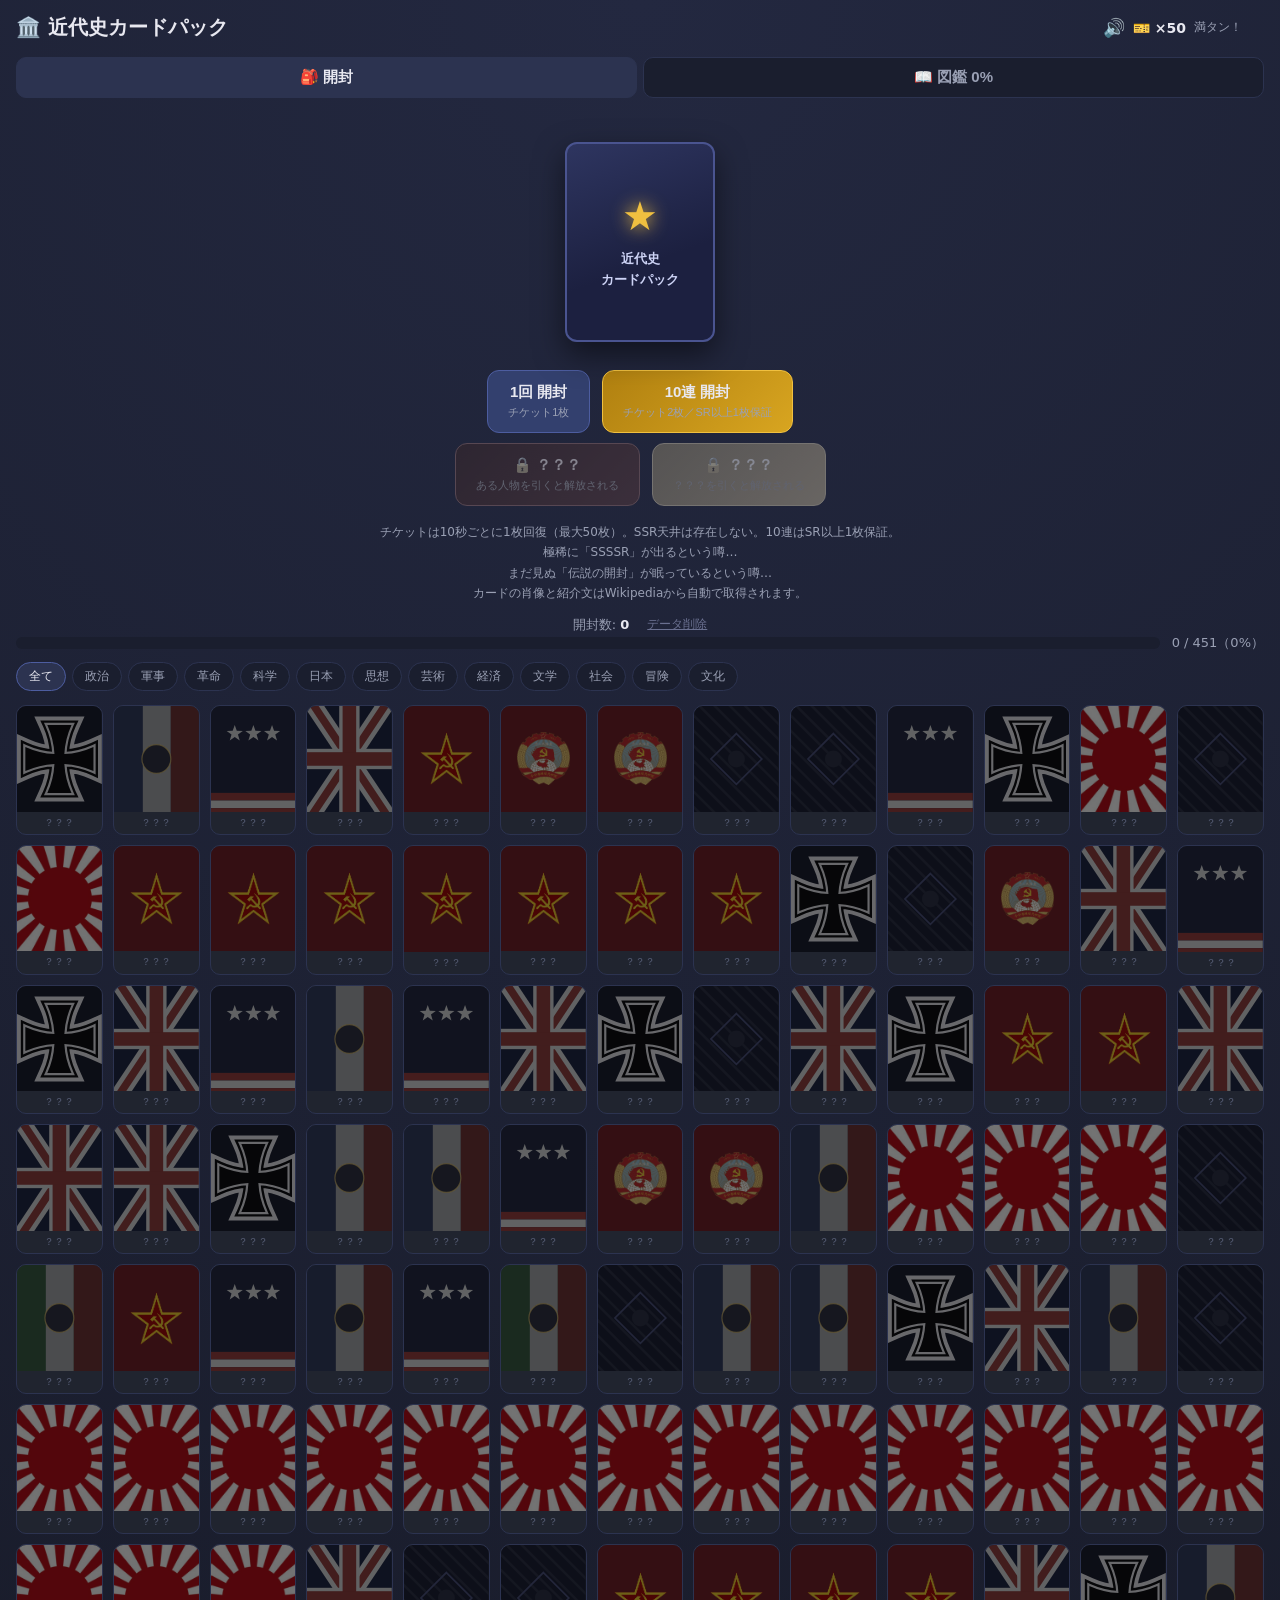
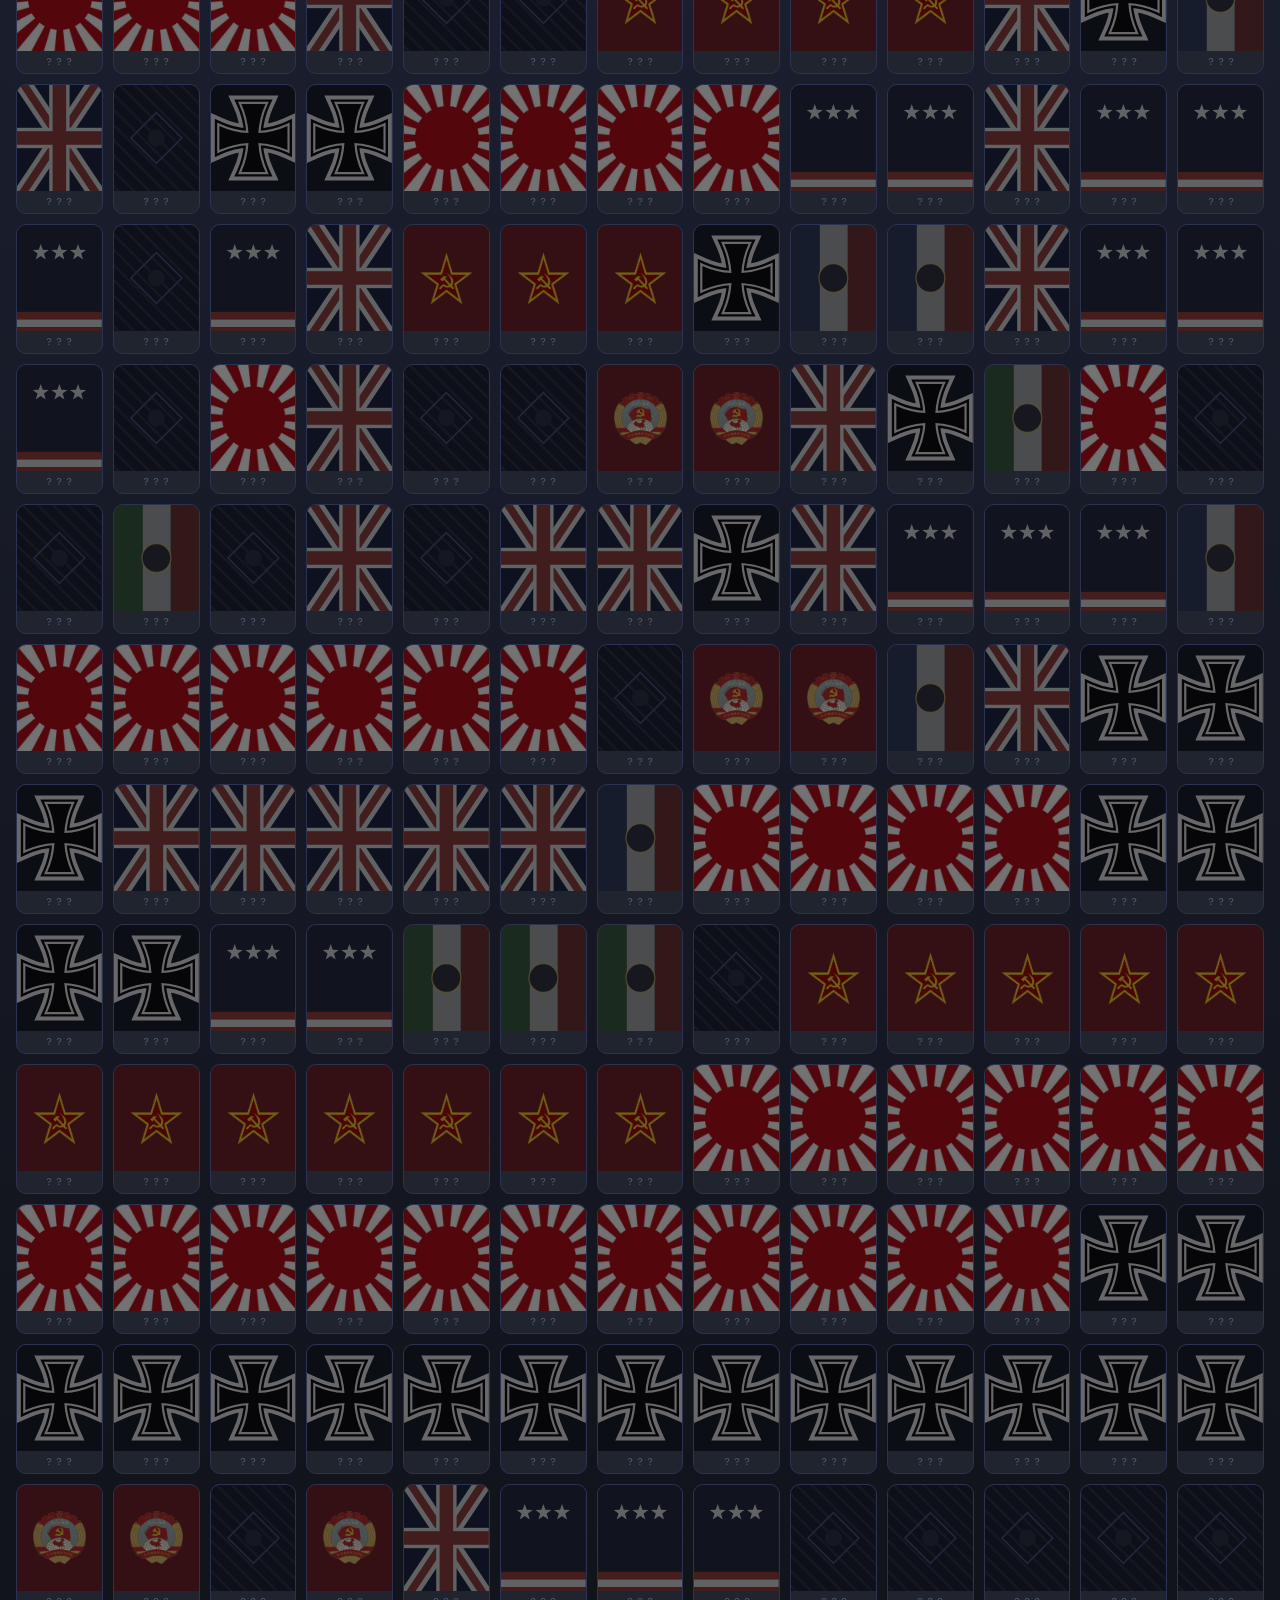
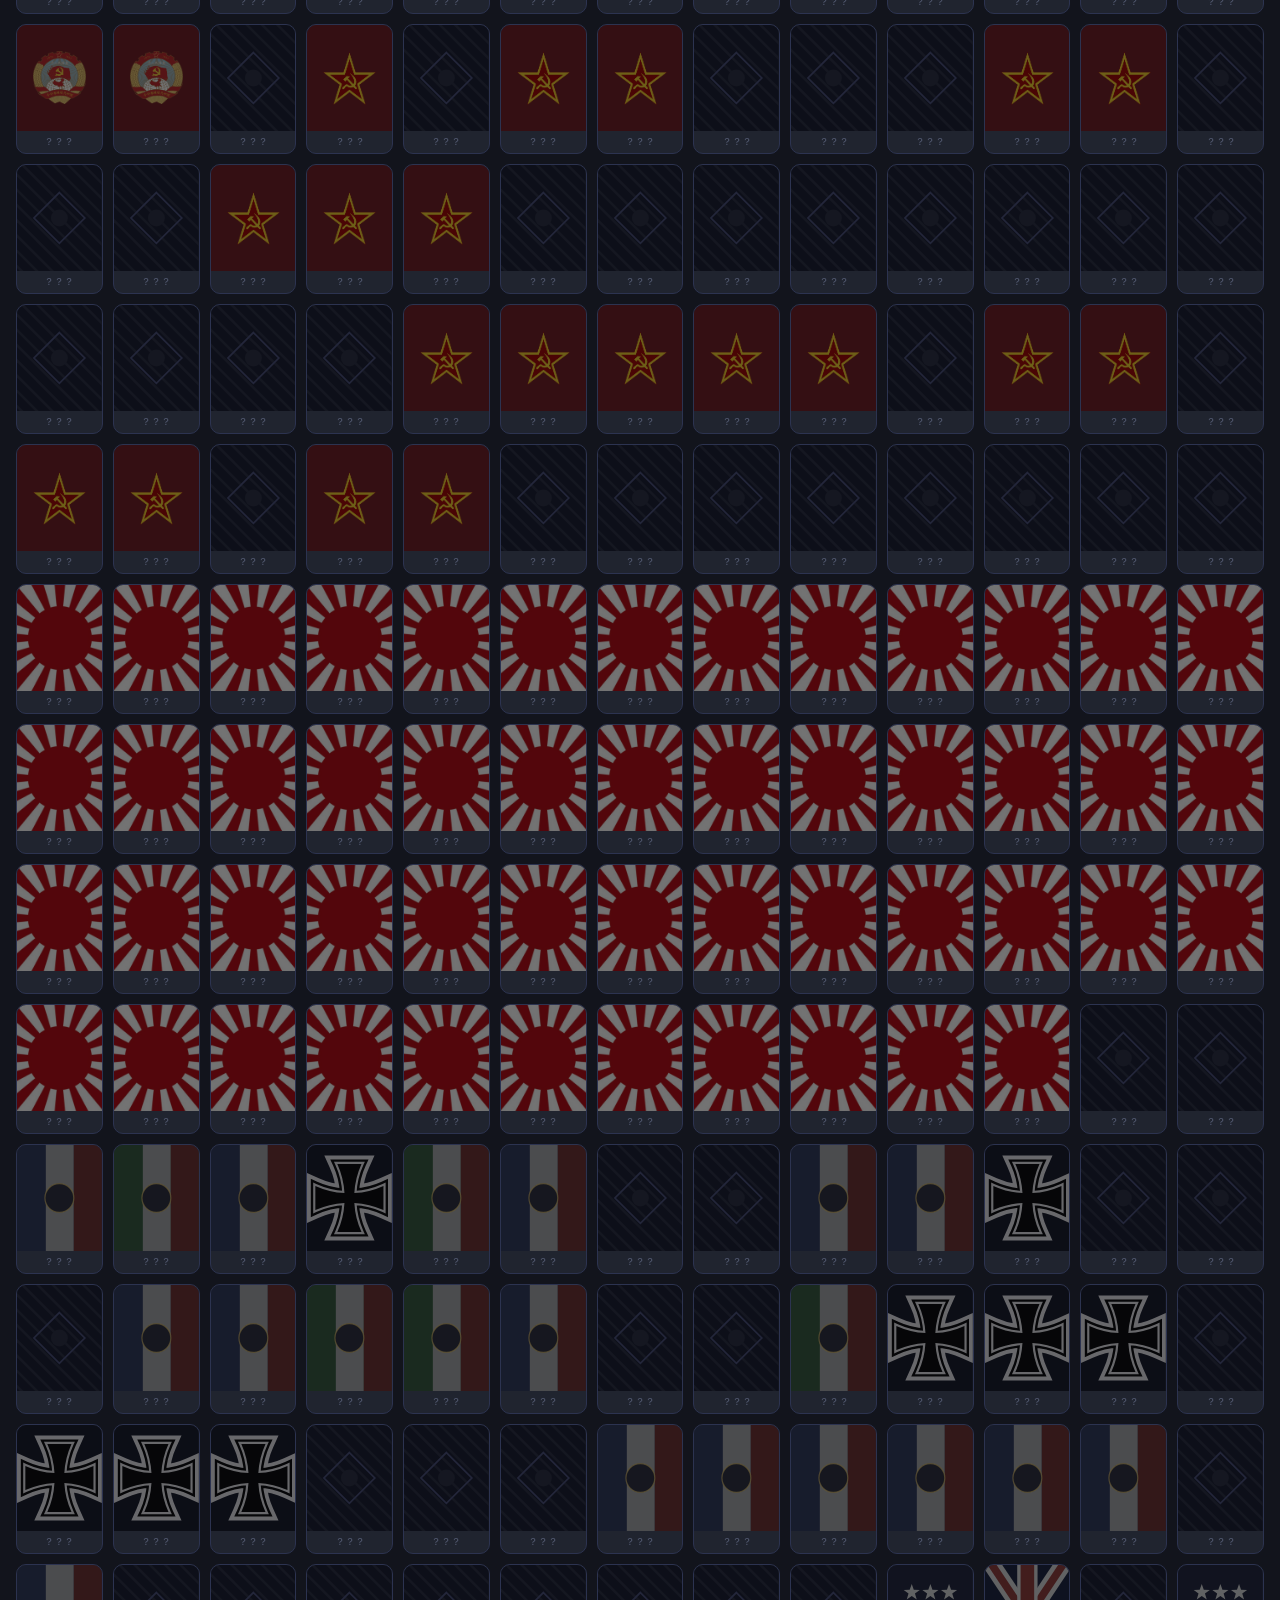
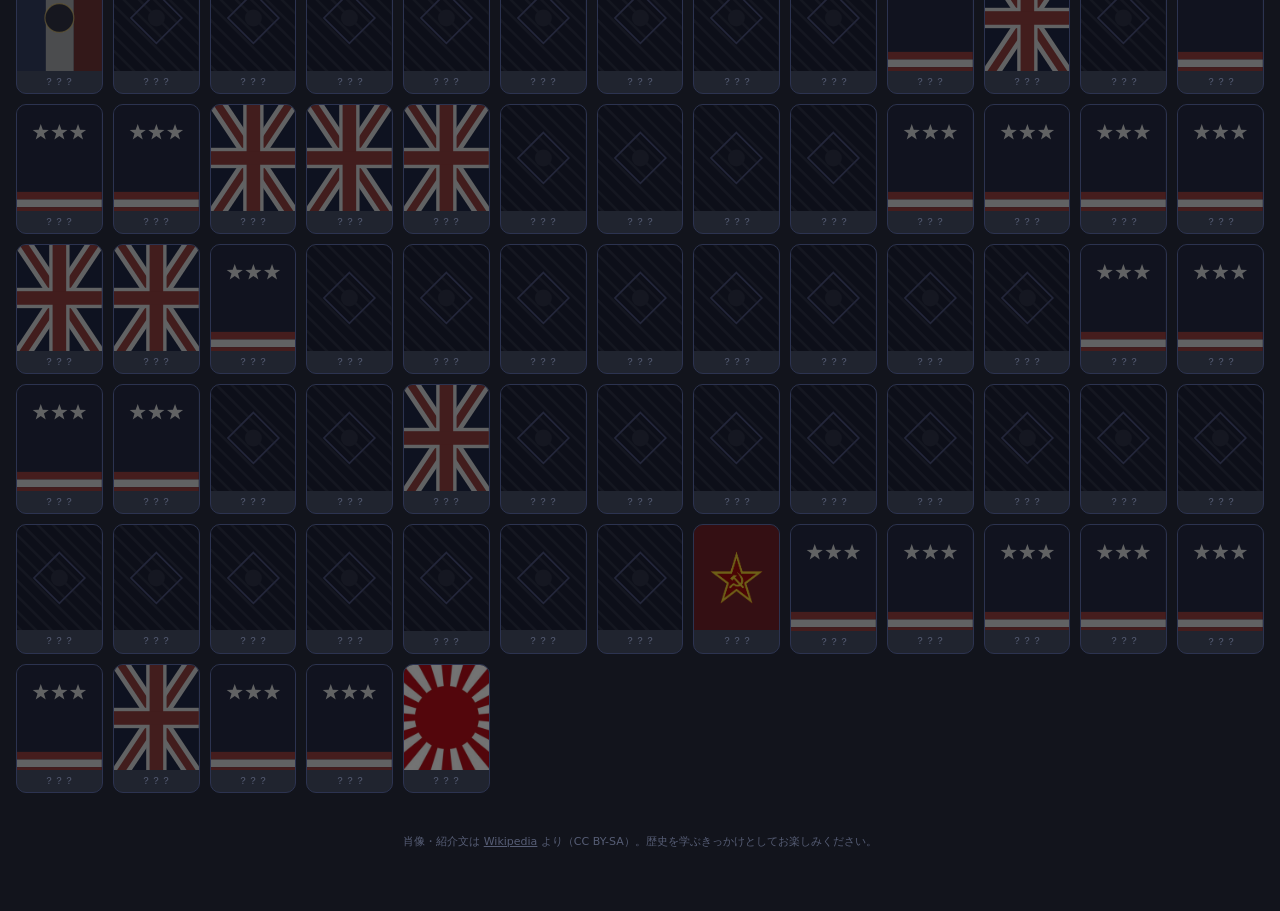
==== commit a3041b0d: "feat: ネット有名人物10人追加 + 新レアリティSSSSR（田所浩二）実装 新カード（未収録だったネットで有名な近代人物）: - SSR: プーチン / トランプ / イーロン・マスク / マイ" ====
--- a/game/cardgame/index.html
+++ b/game/cardgame/index.html
@@ -4,7 +4,7 @@
 <meta charset="UTF-8">
 <meta name="viewport" content="width=device-width, initial-scale=1.0, viewport-fit=cover">
 <title>近代史カードパック</title>
-<link rel="stylesheet" href="style.css?v=14">
+<link rel="stylesheet" href="style.css?v=15">
 </head>
 <body>
 <header>
@@ -38,7 +38,7 @@
       <button id="draw-ssr1" class="btn btn-crimson"></button>
       <button id="draw-ssr10" class="btn btn-gold"></button>
     </div>
-    <p class="note">チケットは10秒ごとに1枚回復（最大50枚）。SSR天井は存在しない。10連はSR以上1枚保証。<br>まだ見ぬ「伝説の開封」が眠っているという噂…<br>カードの肖像と紹介文はWikipediaから自動で取得されます。</p>
+    <p class="note">チケットは10秒ごとに1枚回復（最大50枚）。SSR天井は存在しない。10連はSR以上1枚保証。<br>極稀に「SSSSR」が出るという噂…<br>まだ見ぬ「伝説の開封」が眠っているという噂…<br>カードの肖像と紹介文はWikipediaから自動で取得されます。</p>
     <div class="stats">
       <span>開封数: <b id="stat-packs">0</b></span>
       <button id="reset" class="link-btn">データ削除</button>
@@ -80,7 +80,7 @@
 <audio id="erika-jingle" src="assets/erika.mp3" preload="auto"></audio>
 <audio id="kongyo-jingle" src="assets/kongyo.mp3" preload="auto" loop></audio>
 <video id="confirm-video" class="confirm-video hidden" src="assets/confirm.mp4" playsinline></video>
-<script src="cards.js?v=14"></script>
-<script src="app.js?v=35"></script>
+<script src="cards.js?v=16"></script>
+<script src="app.js?v=38"></script>
 </body>
 </html>
--- a/game/cardgame/style.css
+++ b/game/cardgame/style.css
@@ -240,6 +240,21 @@
 .vip-buttons { margin-top: 10px; }
 .btn-crimson { background: linear-gradient(135deg, #7a1520, #b02030); border-color: #ff4b4b; color: #ffd9d9; }
 
+/* ---- SSSSR（超伝説枠）: 金色の脈動 ---- */
+.card.r-SSSSR .face.front {
+  border-color: #ffe14d; box-shadow: 0 0 30px rgba(255,225,77,.75);
+  animation: ssssrPulse 1.2s ease-in-out infinite alternate;
+}
+.card.r-SSSSR .rarity-badge { color: #ffe14d; }
+.card.r-SSSSR .portrait .holo {
+  background: linear-gradient(115deg, transparent 30%, rgba(255,255,255,.3) 45%, transparent 60%),
+              conic-gradient(from 0deg, #ffe14d66, #ff704366 25%, #c07aff66 50%, #ffe14d66 80%);
+  animation: holo 1.6s linear infinite;
+}
+@keyframes ssssrPulse { from { box-shadow: 0 0 20px rgba(255,225,77,.6); } to { box-shadow: 0 0 42px rgba(255,225,77,.95); } }
+.badge-mini.SSSSR { color: #ffe14d; }
+.card.r-SSSSR.confirm-hero { box-shadow: 0 0 70px 16px rgba(255,225,77,.85); }
+
 /* ---- スマホ対応（600px以下） ---- */
 @media (max-width: 600px) {
   header { flex-wrap: wrap; gap: 4px 10px; padding: 12px 12px 4px; }
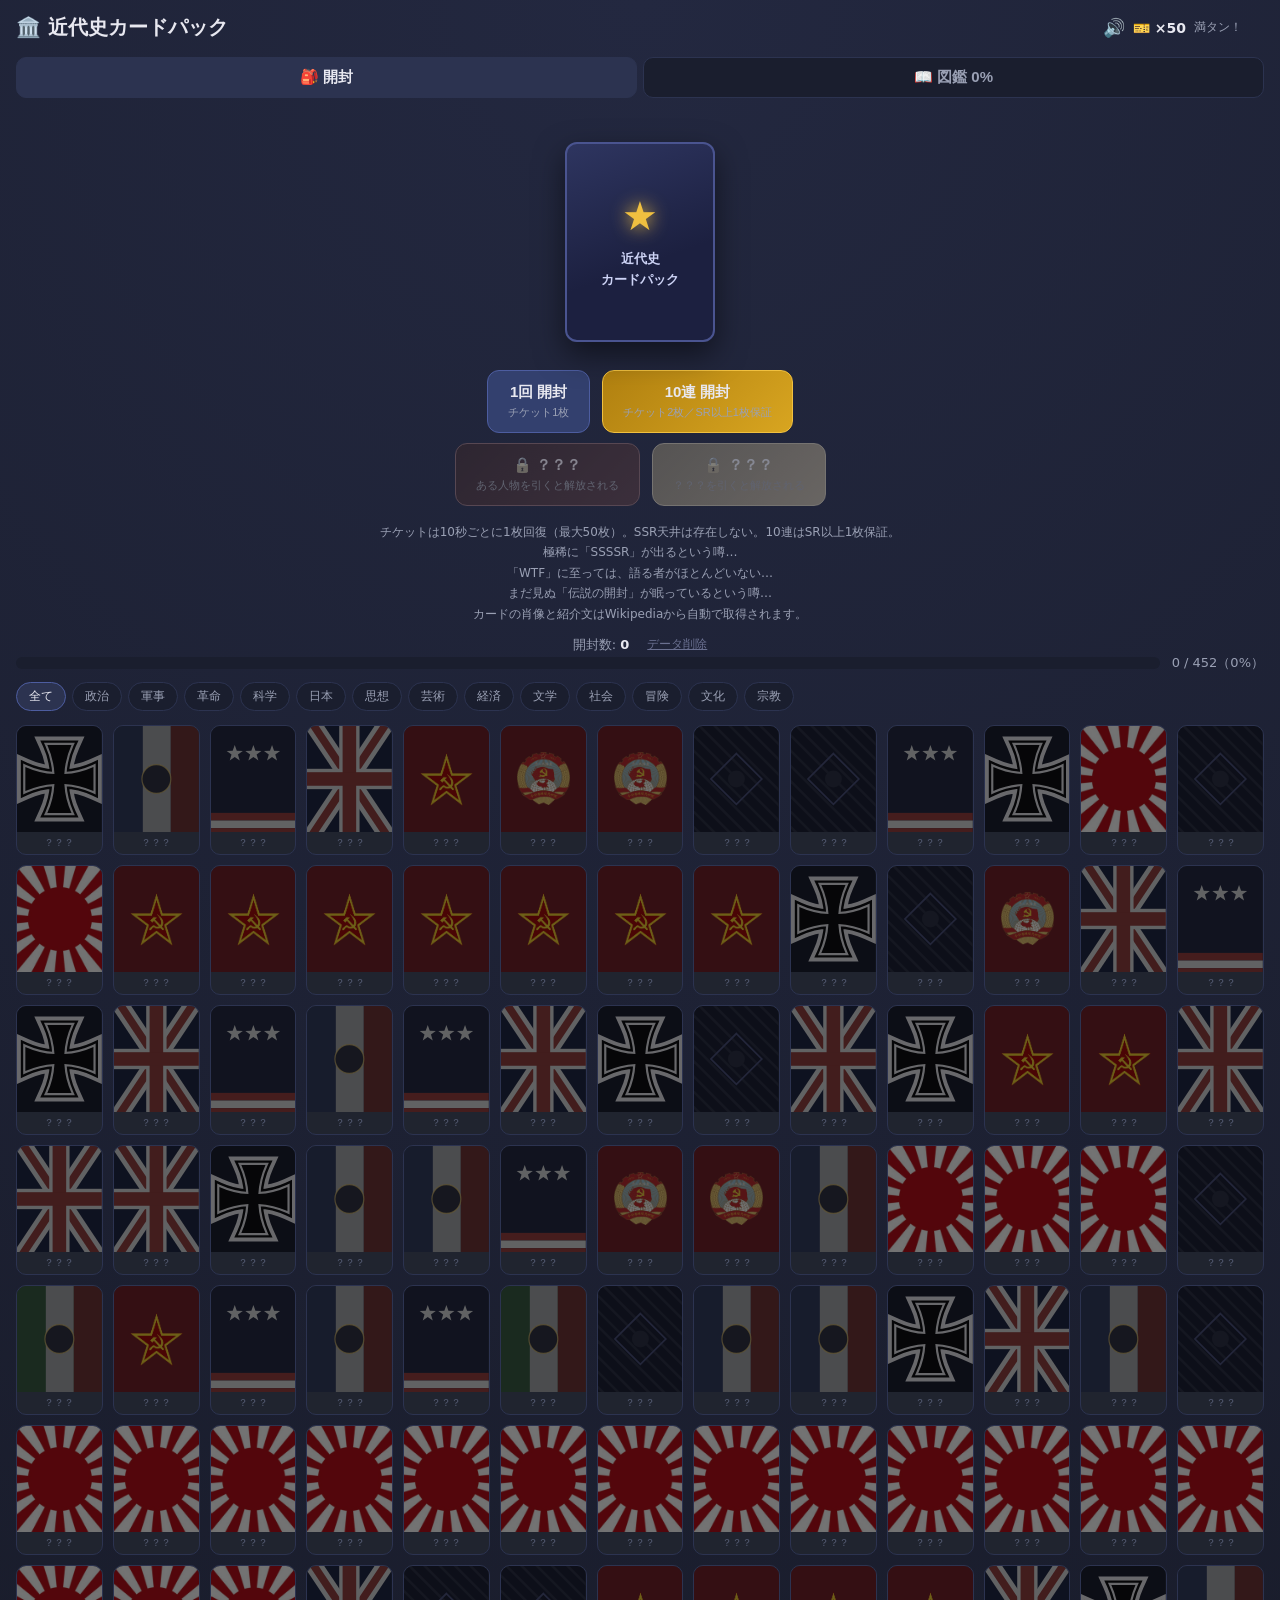
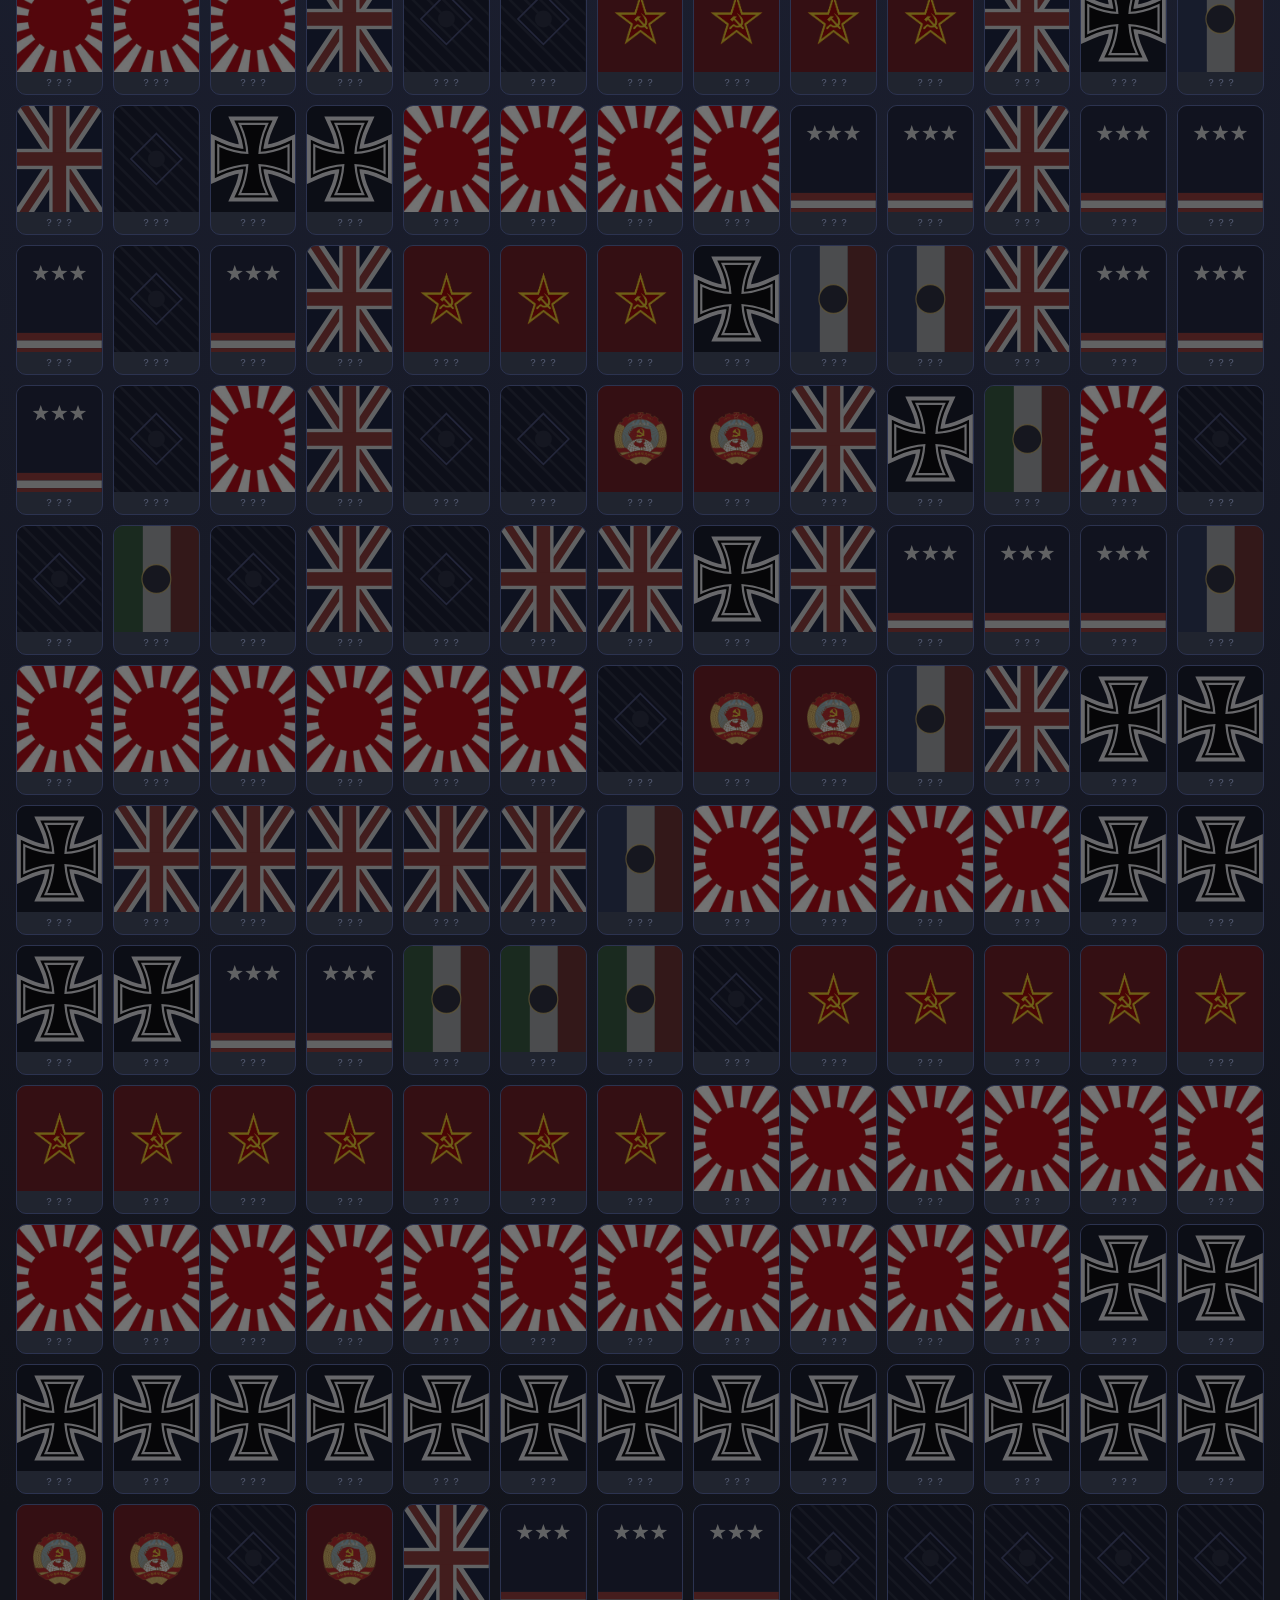
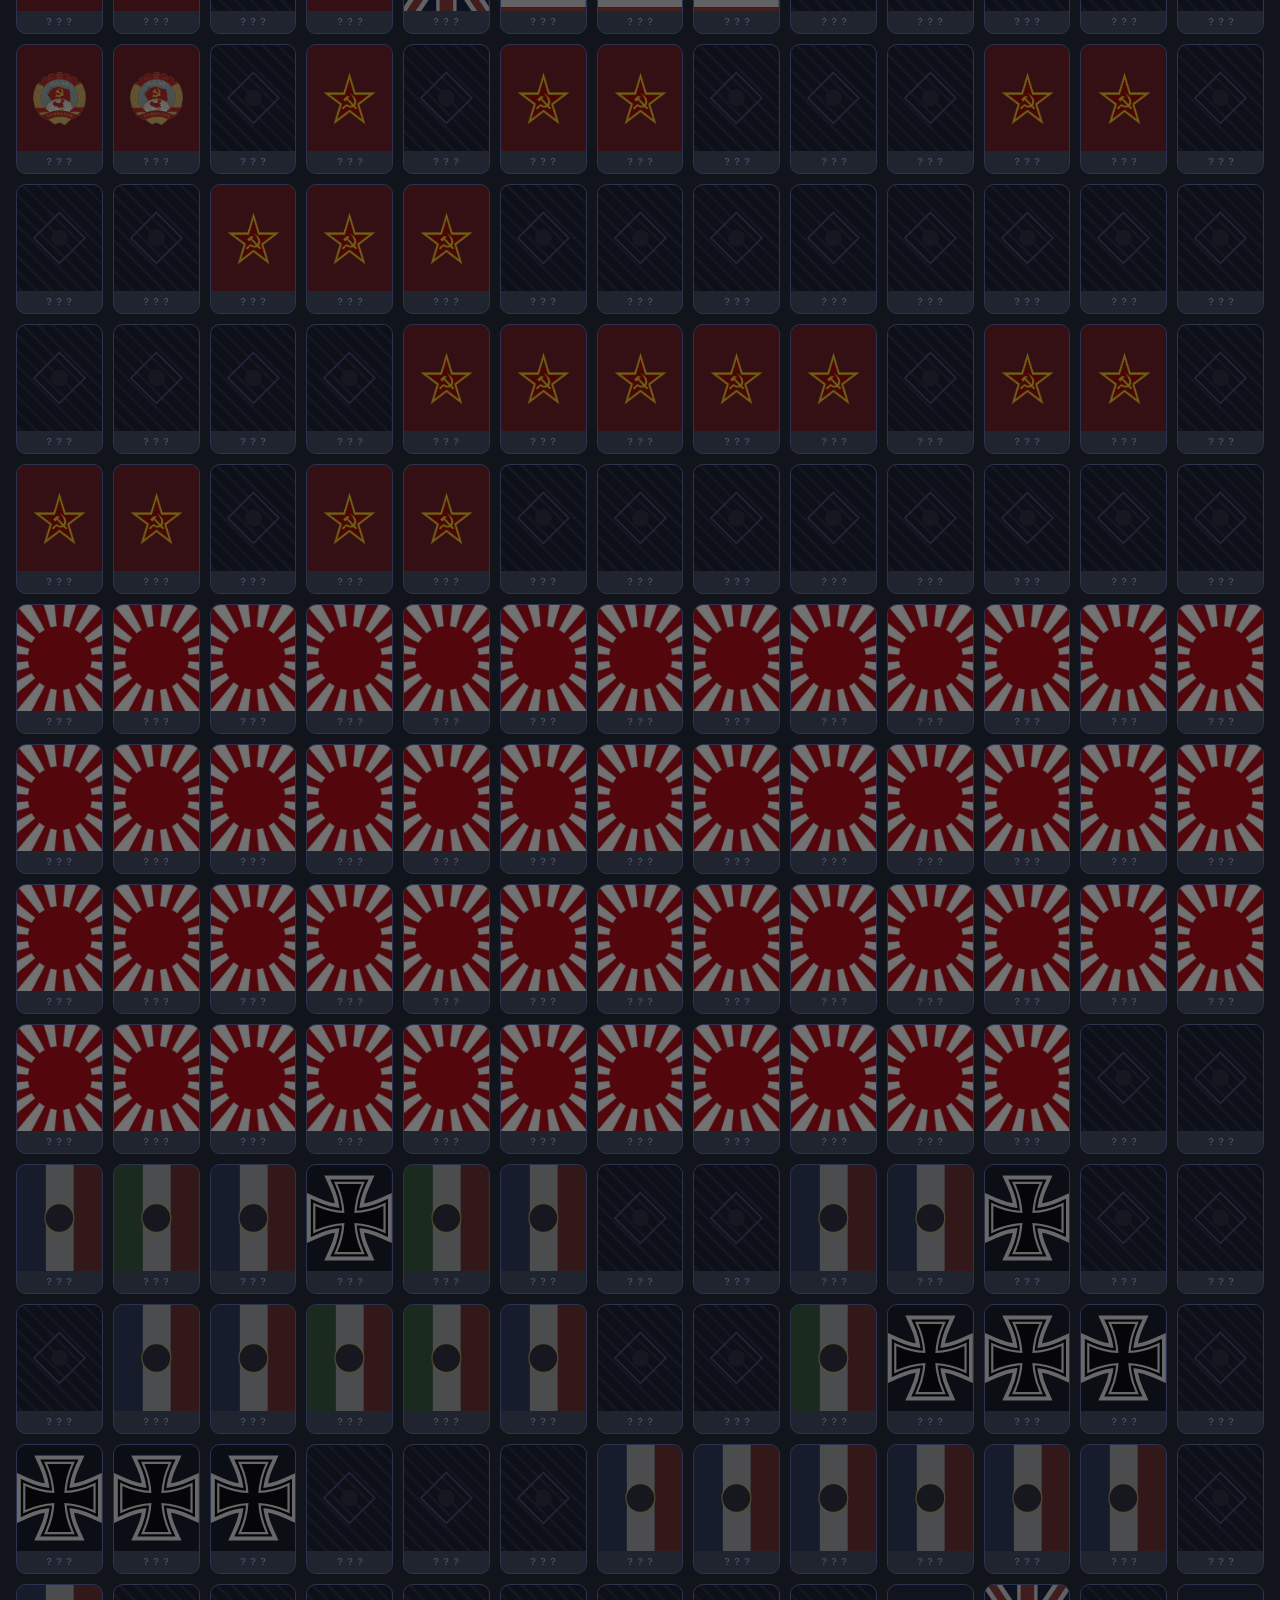
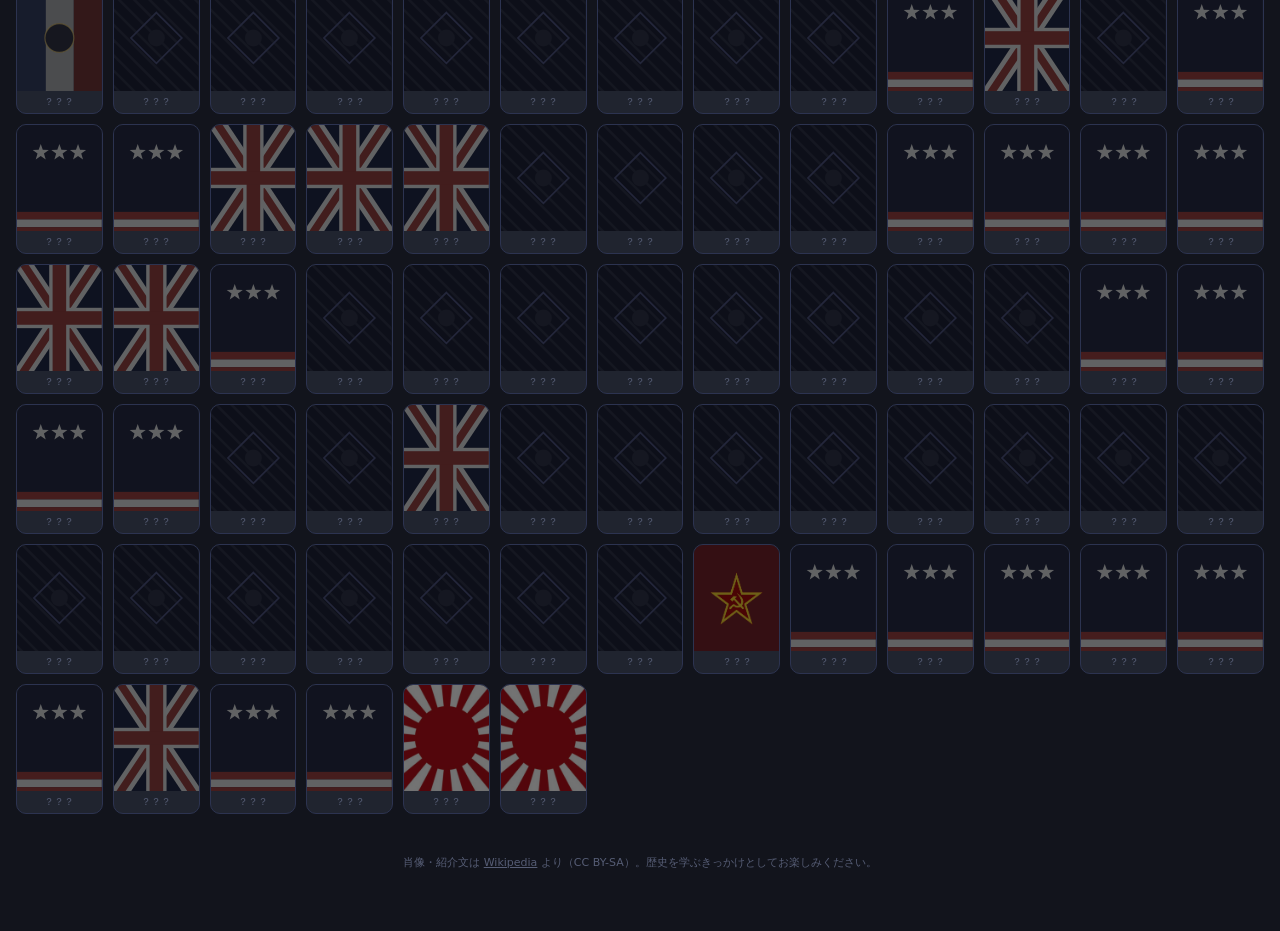
==== commit bd8607aa: "feat: 新レアリティWTF（0.05%）に麻原彰晃を実装 - SSSSRのさらに上、日本の近代史に未曾有の衝撃を残した存在のための枠 - 排出率0.05%（2000連で1枚想定）。VIP・確定系に" ====
--- a/game/cardgame/index.html
+++ b/game/cardgame/index.html
@@ -4,7 +4,7 @@
 <meta charset="UTF-8">
 <meta name="viewport" content="width=device-width, initial-scale=1.0, viewport-fit=cover">
 <title>近代史カードパック</title>
-<link rel="stylesheet" href="style.css?v=15">
+<link rel="stylesheet" href="style.css?v=16">
 </head>
 <body>
 <header>
@@ -38,7 +38,7 @@
       <button id="draw-ssr1" class="btn btn-crimson"></button>
       <button id="draw-ssr10" class="btn btn-gold"></button>
     </div>
-    <p class="note">チケットは10秒ごとに1枚回復（最大50枚）。SSR天井は存在しない。10連はSR以上1枚保証。<br>極稀に「SSSSR」が出るという噂…<br>まだ見ぬ「伝説の開封」が眠っているという噂…<br>カードの肖像と紹介文はWikipediaから自動で取得されます。</p>
+    <p class="note">チケットは10秒ごとに1枚回復（最大50枚）。SSR天井は存在しない。10連はSR以上1枚保証。<br>極稀に「SSSSR」が出るという噂…<br>「WTF」に至っては、語る者がほとんどいない…<br>まだ見ぬ「伝説の開封」が眠っているという噂…<br>カードの肖像と紹介文はWikipediaから自動で取得されます。</p>
     <div class="stats">
       <span>開封数: <b id="stat-packs">0</b></span>
       <button id="reset" class="link-btn">データ削除</button>
@@ -80,7 +80,7 @@
 <audio id="erika-jingle" src="assets/erika.mp3" preload="auto"></audio>
 <audio id="kongyo-jingle" src="assets/kongyo.mp3" preload="auto" loop></audio>
 <video id="confirm-video" class="confirm-video hidden" src="assets/confirm.mp4" playsinline></video>
-<script src="cards.js?v=16"></script>
-<script src="app.js?v=38"></script>
+<script src="cards.js?v=17"></script>
+<script src="app.js?v=40"></script>
 </body>
 </html>
--- a/game/cardgame/style.css
+++ b/game/cardgame/style.css
@@ -255,6 +255,21 @@
 .badge-mini.SSSSR { color: #ffe14d; }
 .card.r-SSSSR.confirm-hero { box-shadow: 0 0 70px 16px rgba(255,225,77,.85); }
 
+/* ---- WTF（語る者もいない枠）: 血の脈動 ---- */
+.card.r-WTF .face.front {
+  border-color: #ff2e4d; box-shadow: 0 0 30px rgba(255,46,77,.8);
+  animation: wtfPulse 1.6s ease-in-out infinite alternate;
+}
+.card.r-WTF .rarity-badge { color: #ff2e4d; }
+.card.r-WTF .portrait .holo {
+  background: linear-gradient(115deg, transparent 30%, rgba(255,255,255,.25) 45%, transparent 60%),
+              conic-gradient(from 0deg, #ff2e4d66, #7a0d2166 30%, #1a050866 55%, #ff2e4d66 85%);
+  animation: holo 2.2s linear infinite;
+}
+@keyframes wtfPulse { from { box-shadow: 0 0 16px rgba(255,46,77,.55); } to { box-shadow: 0 0 44px rgba(255,46,77,.95); } }
+.badge-mini.WTF { color: #ff2e4d; }
+.card.r-WTF.confirm-hero { box-shadow: 0 0 70px 16px rgba(255,46,77,.9); }
+
 /* ---- スマホ対応（600px以下） ---- */
 @media (max-width: 600px) {
   header { flex-wrap: wrap; gap: 4px 10px; padding: 12px 12px 4px; }
